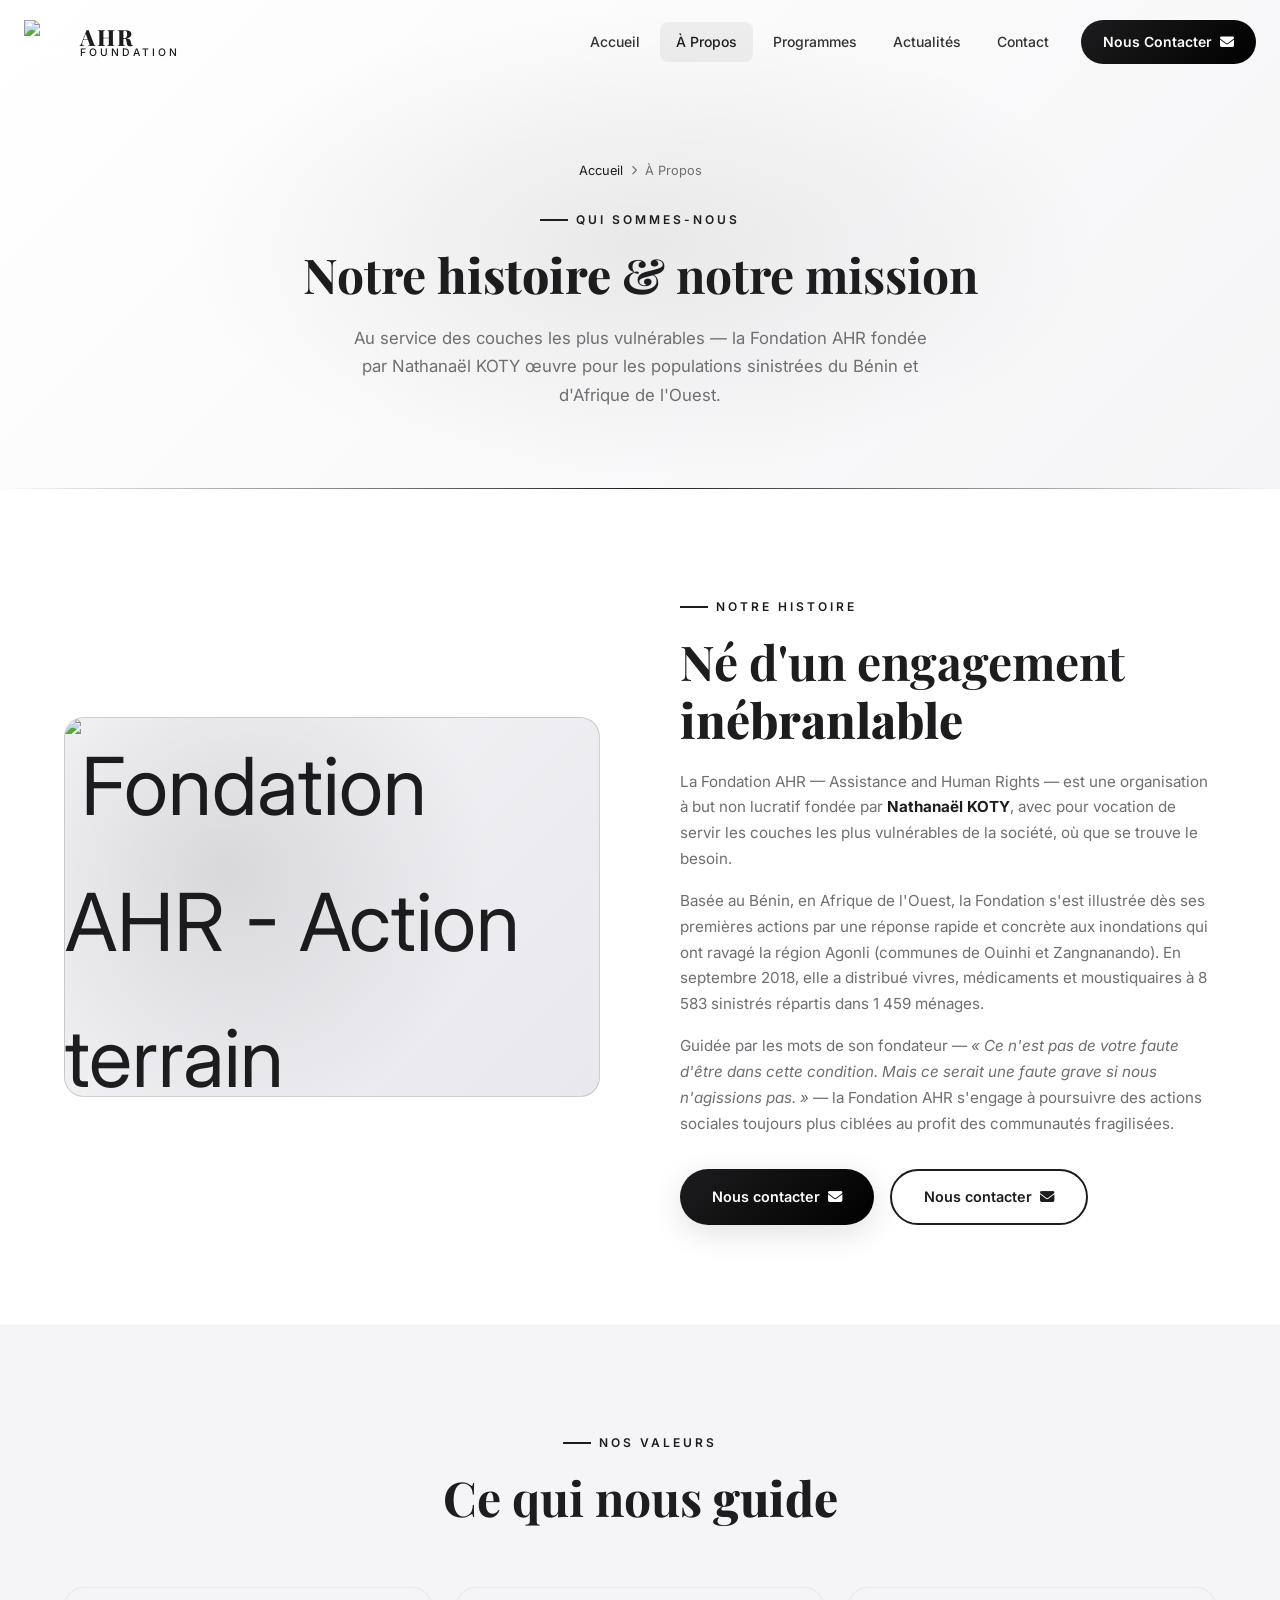
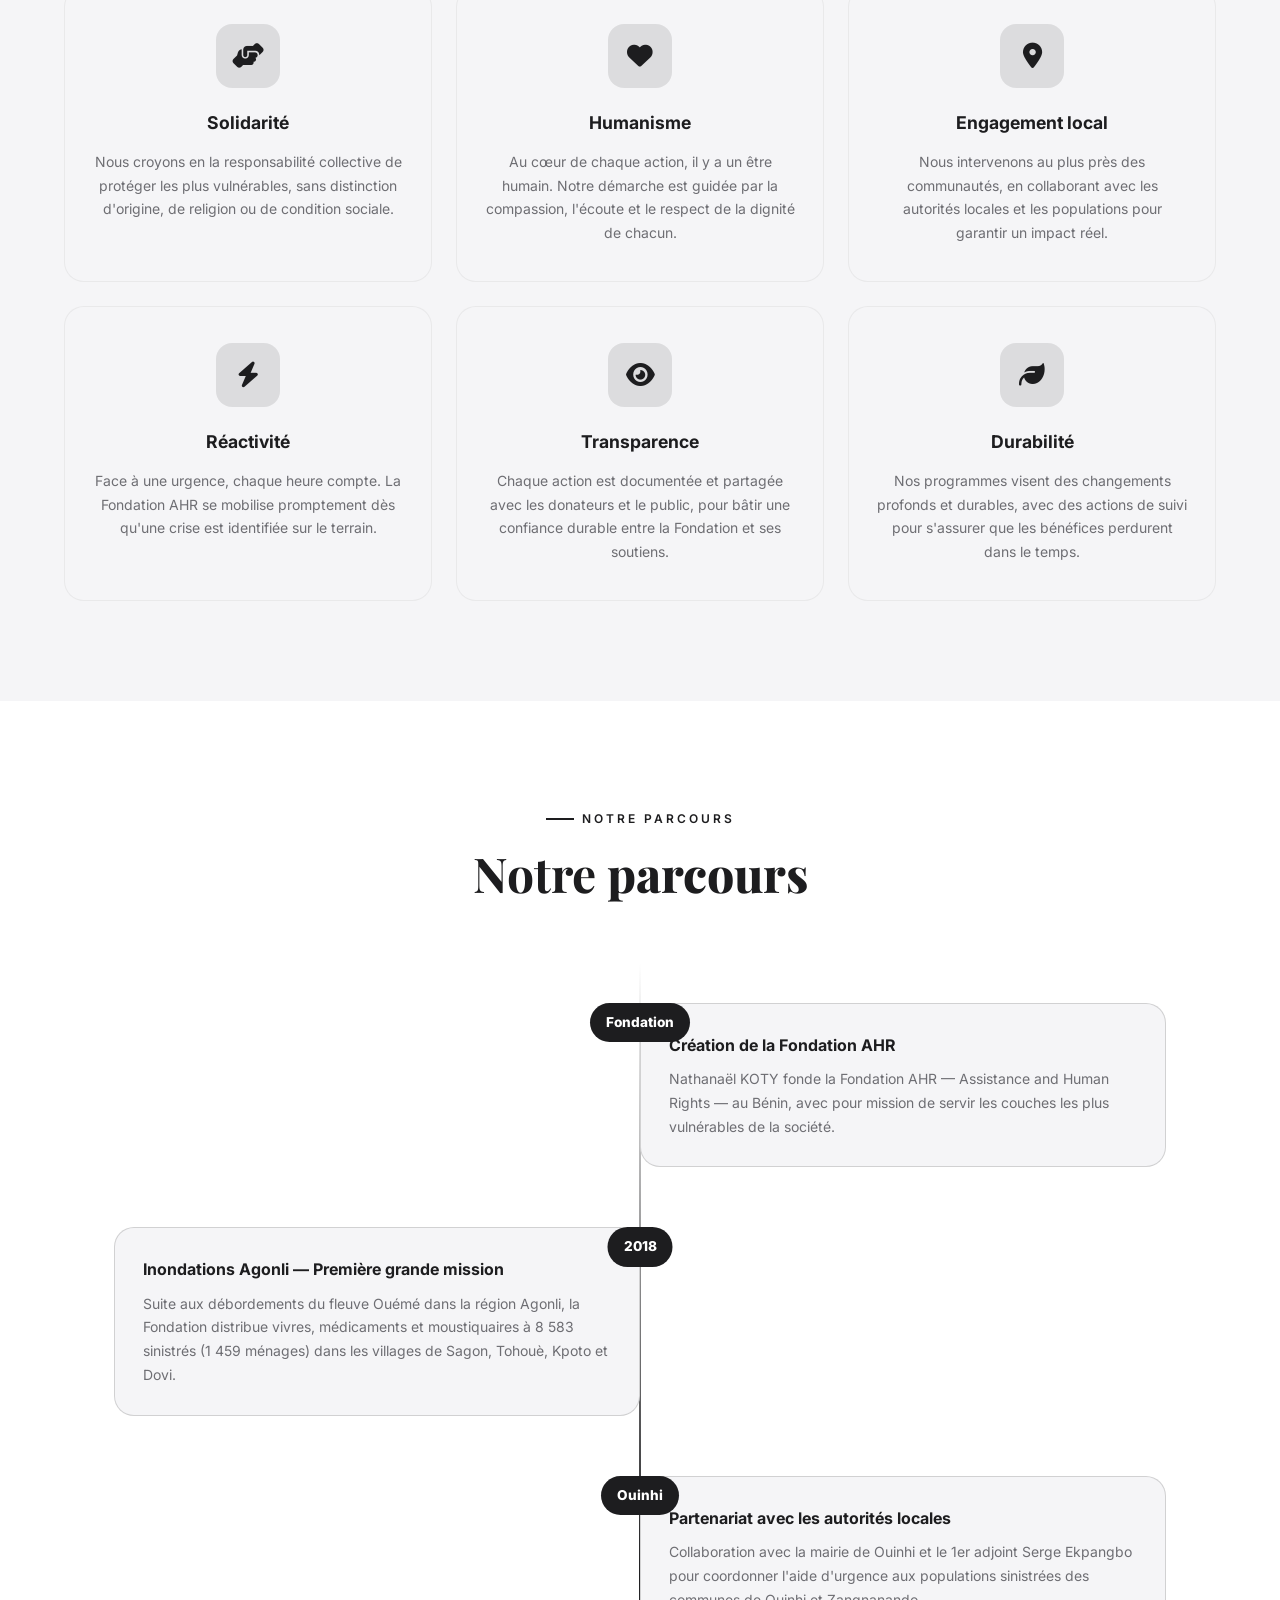
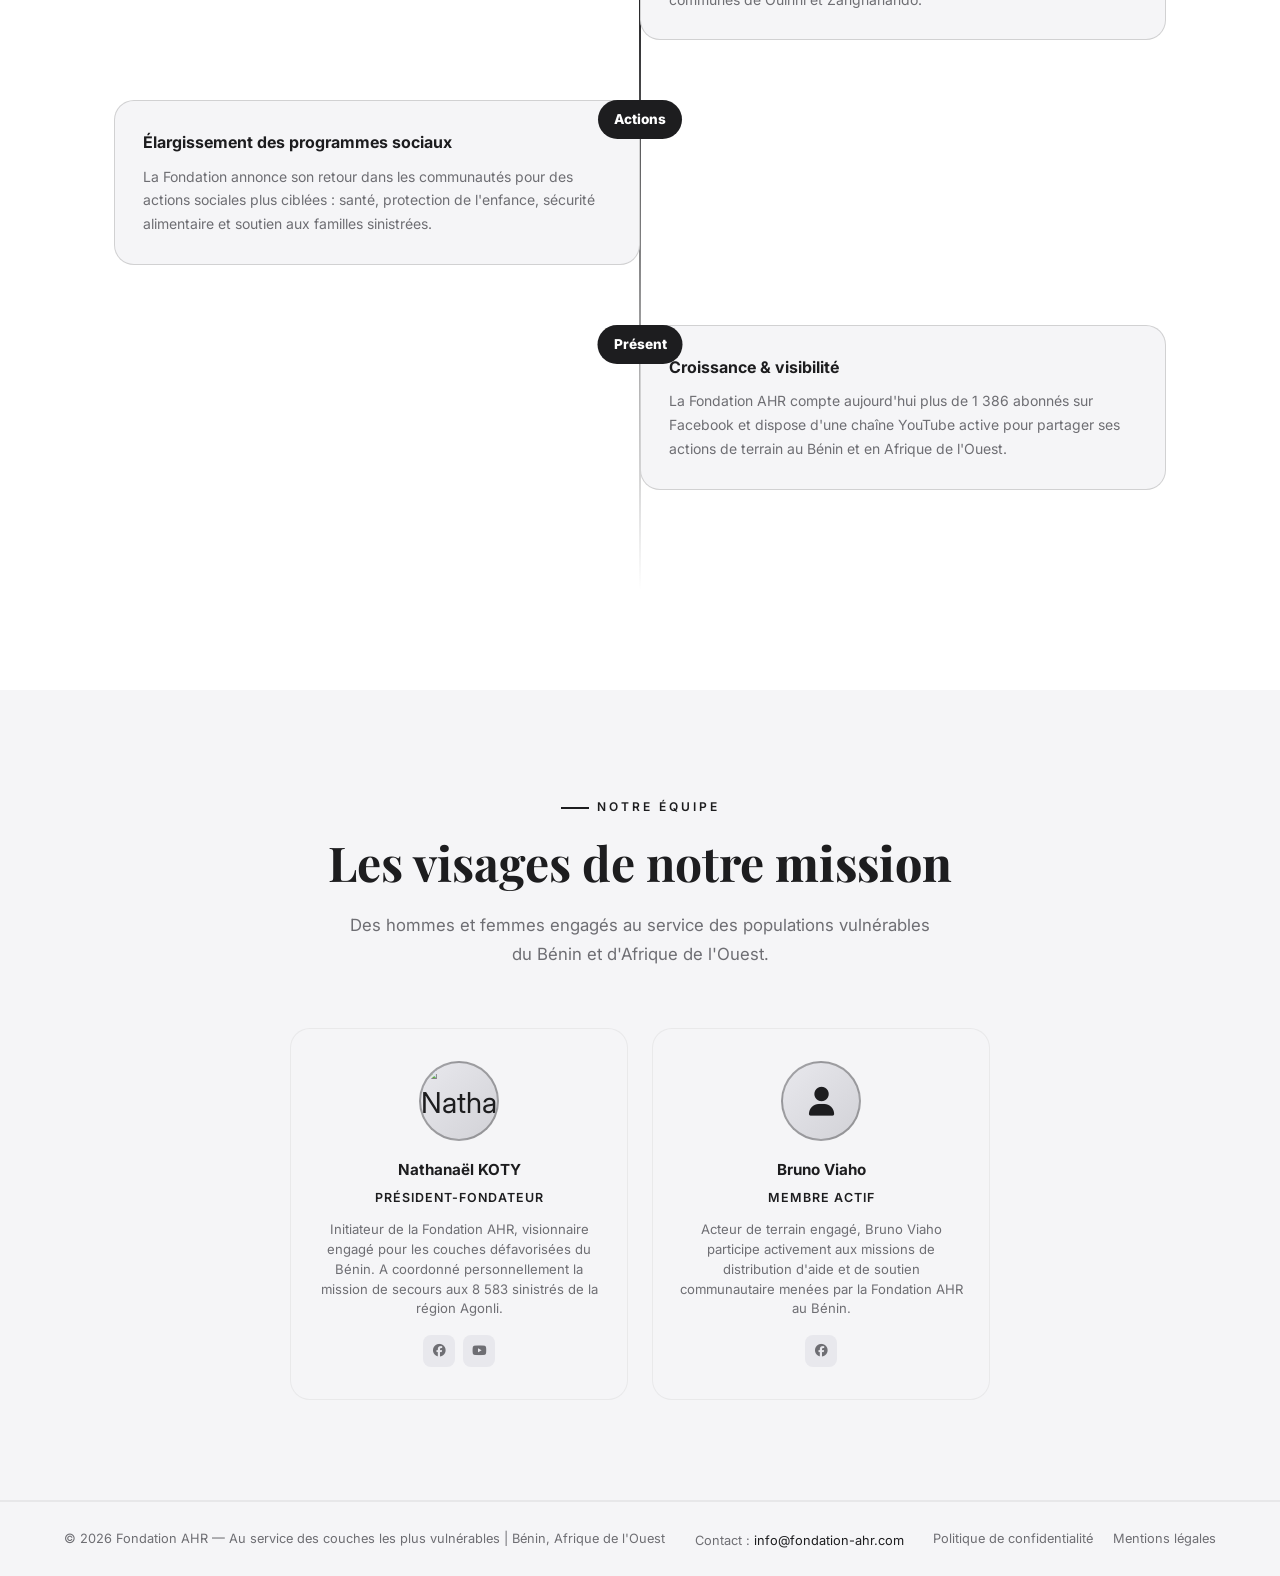
==== pages/about.html @ 8061a59f "Initial commit - Fondation AHR website" ====
﻿<!DOCTYPE html>
<html lang="fr">
<head>
  <meta charset="UTF-8"/>
  <meta name="viewport" content="width=device-width, initial-scale=1.0"/>
  <title>À Propos — Fondation AHR</title>
  <meta name="description" content="Découvrez la mission, l'histoire et l'équipe de la Fondation AHR — Assistance and Human Rights Foundation."/>
  <link rel="stylesheet" href="../css/style.css"/>
  <link rel="stylesheet" href="../css/animations.css"/>
  <link href="https://fonts.googleapis.com/css2?family=Playfair+Display:wght@400;600;700;800&family=Inter:wght@300;400;500;600&display=swap" rel="stylesheet"/>
  <link rel="stylesheet" href="https://cdnjs.cloudflare.com/ajax/libs/font-awesome/6.5.0/css/all.min.css"/>
  <style>
    .timeline { position: relative; padding: 40px 0; }
    .timeline::before {
      content: '';
      position: absolute;
      left: 50%;
      top: 0; bottom: 0;
      width: 2px;
      background: linear-gradient(to bottom, transparent, var(--gold), transparent);
      transform: translateX(-50%);
    }
    .timeline-item {
      display: flex;
      align-items: flex-start;
      margin-bottom: 60px;
      position: relative;
    }
    .timeline-item:nth-child(odd) { flex-direction: row-reverse; }
    .timeline-content {
      width: calc(50% - 50px);
      background: var(--dark-2);
      border: 1px solid rgba(0,0,0,0.15);
      border-radius: var(--radius-lg);
      padding: 28px;
    }
    .timeline-item:nth-child(odd) .timeline-content { margin-right: 50px; }
    .timeline-item:nth-child(even) .timeline-content { margin-left: 50px; }
    .timeline-year {
      position: absolute;
      left: 50%;
      transform: translateX(-50%);
      background: var(--gold);
      color: var(--black);
      font-weight: 800;
      font-size: 0.85rem;
      padding: 8px 16px;
      border-radius: 50px;
      white-space: nowrap;
    }
    .timeline-content h4 { color: var(--white); font-size: 1rem; font-weight: 700; margin-bottom: 8px; }
    .timeline-content p { color: var(--text-muted); font-size: 0.875rem; }

    .team-grid { display: grid; grid-template-columns: repeat(4, 1fr); gap: 24px; }
    .team-card {
      background: var(--dark-2);
      border: 1px solid rgba(0,0,0,0.05);
      border-radius: var(--radius-lg);
      padding: 32px 24px;
      text-align: center;
      transition: var(--transition);
    }
    .team-card:hover { border-color: rgba(0,0,0,0.2); transform: translateY(-4px); }
    .team-avatar {
      width: 80px; height: 80px;
      background: linear-gradient(135deg, var(--dark-3), var(--dark-4));
      border: 2px solid rgba(0,0,0,0.3);
      border-radius: 50%;
      display: flex;
      align-items: center;
      justify-content: center;
      margin: 0 auto 16px;
      font-size: 1.8rem;
      color: var(--gold);
    }
    .team-card h4 { color: var(--white); font-size: 0.95rem; font-weight: 700; margin-bottom: 4px; }
    .team-card .role { color: var(--gold); font-size: 0.78rem; font-weight: 600; text-transform: uppercase; letter-spacing: 1px; margin-bottom: 12px; }
    .team-card p { color: var(--text-muted); font-size: 0.82rem; line-height: 1.5; }
    .team-socials { display: flex; justify-content: center; gap: 8px; margin-top: 16px; }
    .team-socials a {
      width: 32px; height: 32px;
      background: var(--dark-3);
      border-radius: 8px;
      display: flex;
      align-items: center;
      justify-content: center;
      color: var(--text-muted);
      font-size: 0.8rem;
      transition: var(--transition);
    }
    .team-socials a:hover { background: var(--gold); color: var(--black); }

    .values-grid { display: grid; grid-template-columns: repeat(3, 1fr); gap: 24px; }
    .value-card {
      background: var(--dark-2);
      border: 1px solid rgba(0,0,0,0.05);
      border-radius: var(--radius-lg);
      padding: 36px 28px;
      text-align: center;
      transition: var(--transition);
    }
    .value-card:hover { border-color: rgba(0,0,0,0.2); }
    .value-card-icon {
      width: 64px; height: 64px;
      background: rgba(0,0,0,0.1);
      border-radius: 16px;
      display: flex;
      align-items: center;
      justify-content: center;
      font-size: 1.6rem;
      color: var(--gold);
      margin: 0 auto 20px;
    }
    .value-card h3 { color: var(--white); font-size: 1.1rem; font-weight: 700; margin-bottom: 12px; }
    .value-card p { color: var(--text-muted); font-size: 0.875rem; line-height: 1.7; }

    @media (max-width: 768px) {
      .team-grid { grid-template-columns: repeat(2, 1fr); }
      .values-grid { grid-template-columns: 1fr; }
      .timeline::before { left: 20px; }
      .timeline-item, .timeline-item:nth-child(odd) { flex-direction: column; }
      .timeline-content,
      .timeline-item:nth-child(odd) .timeline-content,
      .timeline-item:nth-child(even) .timeline-content { width: 100%; margin: 0 0 0 50px; }
      .timeline-year { left: 20px; transform: none; }
    }
    @media (max-width: 480px) {
      .team-grid { grid-template-columns: 1fr; }
    }
  </style>
</head>
<body>

  <!-- NAVBAR -->
  <nav class="navbar scrolled" id="navbar">
    <div class="nav-container">
      <a href="../index.html" class="nav-logo">
        <span class="logo-icon" style="background:transparent; border:none;"><img src="https://res.cloudinary.com/dmwknarb2/image/upload/327393902_753303532380529_554003093604150796_n_wo1e9e.png" alt="Fondation AHR" style="width:44px; height:44px; object-fit:contain;"/></span>
        <div class="logo-text">
          <span class="logo-title">AHR</span>
          <span class="logo-sub">Foundation</span>
        </div>
      </a>
      <ul class="nav-menu" id="navMenu">
        <li><a href="../index.html" class="nav-link">Accueil</a></li>
        <li><a href="about.html" class="nav-link active">À Propos</a></li>
        <li><a href="../index.html#programs" class="nav-link">Programmes</a></li>
        <li><a href="blog.html" class="nav-link">Actualités</a></li>
        <li><a href="../index.html#contact" class="nav-link">Contact</a></li>
        <li><a href="../index.html#contact" class="nav-cta">Nous Contacter <i class="fas fa-envelope"></i></a></li>
      </ul>
      <button class="nav-toggle" id="navToggle"><span></span><span></span><span></span></button>
    </div>
  </nav>

  <!-- PAGE HERO -->
  <section class="page-hero">
    <div class="page-hero-bg"></div>
    <div class="container page-hero-content">
      <div class="breadcrumb">
        <a href="../index.html">Accueil</a>
        <i class="fas fa-chevron-right"></i>
        <span>À Propos</span>
      </div>
      <div class="section-label">Qui sommes-nous</div>
      <h1 class="section-title">Notre <span class="gold-text">histoire</span> &amp; notre mission</h1>
      <p class="section-desc">Au service des couches les plus vulnérables — la Fondation AHR fondée par Nathanaël KOTY œuvre pour les populations sinistrées du Bénin et d'Afrique de l'Ouest.</p>
    </div>
  </section>

  <!-- STORY -->
  <section class="section" style="background: var(--dark);">
    <div class="container">
      <div class="mission-grid">
        <div class="reveal-left">
          <div class="mission-img-placeholder" style="height:380px; padding:0; overflow:hidden;">
            <img src="https://res.cloudinary.com/dmwknarb2/image/upload/f_png/503421741_2629311194074708_2516400420422654291_n_i7kefr.jpg" alt="Fondation AHR - Action terrain" style="width:100%; height:100%; object-fit:cover;"/>
          </div>
        </div>
        <div class="reveal-right">
          <div class="section-label">Notre Histoire</div>
          <h2 class="section-title">Né d'un engagement <span class="gold-text">inébranlable</span></h2>
          <p class="mission-text">
            La Fondation AHR — Assistance and Human Rights — est une organisation à but non lucratif fondée par <strong style="color:var(--gold)">Nathanaël KOTY</strong>, avec pour vocation de servir les couches les plus vulnérables de la société, où que se trouve le besoin.
          </p>
          <p class="mission-text">
            Basée au Bénin, en Afrique de l'Ouest, la Fondation s'est illustrée dès ses premières actions par une réponse rapide et concrète aux inondations qui ont ravagé la région Agonli (communes de Ouinhi et Zangnanando). En septembre 2018, elle a distribué vivres, médicaments et moustiquaires à 8 583 sinistrés répartis dans 1 459 ménages.
          </p>
          <p class="mission-text">
            Guidée par les mots de son fondateur — <em>« Ce n'est pas de votre faute d'être dans cette condition. Mais ce serait une faute grave si nous n'agissions pas. »</em> — la Fondation AHR s'engage à poursuivre des actions sociales toujours plus ciblées au profit des communautés fragilisées.
          </p>
          <div style="display:flex; gap:16px; flex-wrap:wrap; margin-top:32px;">
            <a href="../index.html#contact" class="btn btn-gold">Nous contacter <i class="fas fa-envelope"></i></a>
            <a href="../index.html#contact" class="btn btn-gold-outline">Nous contacter <i class="fas fa-envelope"></i></a>
          </div>
        </div>
      </div>
    </div>
  </section>

  <!-- VALUES -->
  <section class="section" style="background: var(--dark-2);">
    <div class="container">
      <div class="section-header reveal">
        <div class="section-label">Nos Valeurs</div>
        <h2 class="section-title">Ce qui nous <span class="gold-text">guide</span></h2>
      </div>
      <div class="values-grid">
        <div class="value-card reveal" data-delay="0">
          <div class="value-card-icon"><i class="fas fa-hands-helping"></i></div>
          <h3>Solidarité</h3>
          <p>Nous croyons en la responsabilité collective de protéger les plus vulnérables, sans distinction d'origine, de religion ou de condition sociale.</p>
        </div>
        <div class="value-card reveal" data-delay="100">
          <div class="value-card-icon"><i class="fas fa-heart"></i></div>
          <h3>Humanisme</h3>
          <p>Au cœur de chaque action, il y a un être humain. Notre démarche est guidée par la compassion, l'écoute et le respect de la dignité de chacun.</p>
        </div>
        <div class="value-card reveal" data-delay="200">
          <div class="value-card-icon"><i class="fas fa-map-marker-alt"></i></div>
          <h3>Engagement local</h3>
          <p>Nous intervenons au plus près des communautés, en collaborant avec les autorités locales et les populations pour garantir un impact réel.</p>
        </div>
        <div class="value-card reveal" data-delay="300">
          <div class="value-card-icon"><i class="fas fa-bolt"></i></div>
          <h3>Réactivité</h3>
          <p>Face à une urgence, chaque heure compte. La Fondation AHR se mobilise promptement dès qu'une crise est identifiée sur le terrain.</p>
        </div>
        <div class="value-card reveal" data-delay="400">
          <div class="value-card-icon"><i class="fas fa-eye"></i></div>
          <h3>Transparence</h3>
          <p>Chaque action est documentée et partagée avec les donateurs et le public, pour bâtir une confiance durable entre la Fondation et ses soutiens.</p>
        </div>
        <div class="value-card reveal" data-delay="500">
          <div class="value-card-icon"><i class="fas fa-leaf"></i></div>
          <h3>Durabilité</h3>
          <p>Nos programmes visent des changements profonds et durables, avec des actions de suivi pour s'assurer que les bénéfices perdurent dans le temps.</p>
        </div>
      </div>
    </div>
  </section>

  <!-- TIMELINE -->
  <section class="section" style="background: var(--dark);">
    <div class="container">
      <div class="section-header reveal">
        <div class="section-label">Notre Parcours</div>
        <h2 class="section-title">Notre <span class="gold-text">parcours</span></h2>
      </div>
      <div class="timeline">
        <div class="timeline-item reveal">
          <div class="timeline-year">Fondation</div>
          <div class="timeline-content">
            <h4>Création de la Fondation AHR</h4>
            <p>Nathanaël KOTY fonde la Fondation AHR — Assistance and Human Rights — au Bénin, avec pour mission de servir les couches les plus vulnérables de la société.</p>
          </div>
        </div>
        <div class="timeline-item reveal">
          <div class="timeline-year">2018</div>
          <div class="timeline-content">
            <h4>Inondations Agonli — Première grande mission</h4>
            <p>Suite aux débordements du fleuve Ouémé dans la région Agonli, la Fondation distribue vivres, médicaments et moustiquaires à 8 583 sinistrés (1 459 ménages) dans les villages de Sagon, Tohouè, Kpoto et Dovi.</p>
          </div>
        </div>
        <div class="timeline-item reveal">
          <div class="timeline-year">Ouinhi</div>
          <div class="timeline-content">
            <h4>Partenariat avec les autorités locales</h4>
            <p>Collaboration avec la mairie de Ouinhi et le 1er adjoint Serge Ekpangbo pour coordonner l'aide d'urgence aux populations sinistrées des communes de Ouinhi et Zangnanando.</p>
          </div>
        </div>
        <div class="timeline-item reveal">
          <div class="timeline-year">Actions</div>
          <div class="timeline-content">
            <h4>Élargissement des programmes sociaux</h4>
            <p>La Fondation annonce son retour dans les communautés pour des actions sociales plus ciblées : santé, protection de l'enfance, sécurité alimentaire et soutien aux familles sinistrées.</p>
          </div>
        </div>
        <div class="timeline-item reveal">
          <div class="timeline-year">Présent</div>
          <div class="timeline-content">
            <h4>Croissance & visibilité</h4>
            <p>La Fondation AHR compte aujourd'hui plus de 1 386 abonnés sur Facebook et dispose d'une chaîne YouTube active pour partager ses actions de terrain au Bénin et en Afrique de l'Ouest.</p>
          </div>
        </div>
      </div>
    </div>
  </section>

  <!-- TEAM -->
  <section class="section" style="background: var(--dark-2);">
    <div class="container">
      <div class="section-header reveal">
        <div class="section-label">Notre Équipe</div>
        <h2 class="section-title">Les visages de notre <span class="gold-text">mission</span></h2>
        <p class="section-desc">Des hommes et femmes engagés au service des populations vulnérables du Bénin et d'Afrique de l'Ouest.</p>
      </div>
      <div class="team-grid" style="grid-template-columns: repeat(2,1fr); max-width:700px; margin: 0 auto;">
        <div class="team-card reveal" data-delay="0">
          <div class="team-avatar" style="padding:0; overflow:hidden;">
            <img src="https://res.cloudinary.com/dmwknarb2/image/upload/f_png/39883604_757615394577640_3568431611756150784_n_gj33wk.jpg" alt="Nathanaël KOTY" style="width:100%; height:100%; object-fit:cover; border-radius:50%;"/>
          </div>
          <h4>Nathanaël KOTY</h4>
          <div class="role">Président-Fondateur</div>
          <p>Initiateur de la Fondation AHR, visionnaire engagé pour les couches défavorisées du Bénin. A coordonné personnellement la mission de secours aux 8 583 sinistrés de la région Agonli.</p>
          <div class="team-socials">
            <a href="https://www.facebook.com/ahrfondation" target="_blank"><i class="fab fa-facebook"></i></a>
            <a href="https://www.youtube.com" target="_blank"><i class="fab fa-youtube"></i></a>
          </div>
        </div>
        <div class="team-card reveal" data-delay="100">
          <div class="team-avatar"><i class="fas fa-user"></i></div>
          <h4>Bruno Viaho</h4>
          <div class="role">Membre actif</div>
          <p>Acteur de terrain engagé, Bruno Viaho participe activement aux missions de distribution d'aide et de soutien communautaire menées par la Fondation AHR au Bénin.</p>
          <div class="team-socials">
            <a href="https://www.facebook.com/ahrfondation" target="_blank"><i class="fab fa-facebook"></i></a>
          </div>
        </div>
      </div>
    </div>
  </section>

  <!-- FOOTER -->
  <footer class="footer">
    <div class="footer-bottom">
      <div class="container">
        <p>© 2026 Fondation AHR — Au service des couches les plus vulnérables | Bénin, Afrique de l'Ouest</p>
        <p style="font-size:0.8rem; color:var(--text-muted); margin-top:4px;">Contact : <a href="mailto:info@fondation-ahr.com" style="color:var(--gold);">info@fondation-ahr.com</a></p>
        <div class="footer-legal">
          <a href="#">Politique de confidentialité</a>
          <a href="#">Mentions légales</a>
        </div>
      </div>
    </div>
  </footer>

  <button class="back-to-top" id="backToTop"><i class="fas fa-chevron-up"></i></button>
  <div class="toast" id="toast"></div>
  <script src="../js/main.js"></script>
</body>
</html>
---- css/style.css ----
﻿/* ══════════════════════════════════════════════════════════
   FONDATION AHR — Premium Stylesheet
   Design: Élégant & Professionnel (Or, Noir, Blanc)
══════════════════════════════════════════════════════════ */

/* ── CSS VARIABLES ── */
:root {
  --gold: #1D1D1F;
  --gold-light: #424245;
  --gold-dark: #000000;
  --black: #FFFFFF;
  --dark: #FFFFFF;
  --dark-2: #F5F5F7;
  --dark-3: #E8E8ED;
  --dark-4: #D2D2D7;
  --white: #1D1D1F;
  --off-white: #F5F5F7;
  --gray: #6E6E73;
  --gray-light: #D2D2D7;
  --text: #1D1D1F;
  --text-muted: #6E6E73;
  --font-serif: 'Playfair Display', Georgia, serif;
  --font-sans: 'Inter', system-ui, sans-serif;
  --radius: 12px;
  --radius-lg: 20px;
  --shadow: 0 4px 24px rgba(0,0,0,0.08);
  --shadow-gold: 0 8px 32px rgba(0,0,0,0.12);
  --transition: all 0.35s cubic-bezier(0.4,0,0.2,1);
  --section-pad: 100px 0;
}

/* ── RESET & BASE ── */
*, *::before, *::after { box-sizing: border-box; margin: 0; padding: 0; }

html { scroll-behavior: smooth; font-size: 16px; }

body {
  font-family: var(--font-sans);
  background: var(--dark);
  color: var(--text);
  line-height: 1.7;
  overflow-x: hidden;
}

::selection { background: var(--gold); color: var(--black); }

a { text-decoration: none; color: inherit; transition: var(--transition); }
ul { list-style: none; }
img { max-width: 100%; display: block; }

/* ── SCROLLBAR ── */
::-webkit-scrollbar { width: 6px; }
::-webkit-scrollbar-track { background: var(--dark); }
::-webkit-scrollbar-thumb { background: var(--gold); border-radius: 3px; }

/* ── UTILITY CLASSES ── */
.container { max-width: 1200px; margin: 0 auto; padding: 0 24px; }
.section { padding: var(--section-pad); }
.text-center { text-align: center; }
.gold-text { color: var(--gold); }
.white { color: var(--white); }

/* ── SECTION LABELS & TITLES ── */
.section-label {
  display: inline-flex;
  align-items: center;
  gap: 8px;
  font-family: var(--font-sans);
  font-size: 0.75rem;
  font-weight: 600;
  letter-spacing: 3px;
  text-transform: uppercase;
  color: var(--gold);
  margin-bottom: 16px;
}
.section-label.light { color: var(--gold-light); }
.section-label::before {
  content: '';
  display: inline-block;
  width: 28px;
  height: 2px;
  background: var(--gold);
}

.section-title {
  font-family: var(--font-serif);
  font-size: clamp(2rem, 4vw, 3rem);
  font-weight: 700;
  line-height: 1.2;
  color: var(--white);
  margin-bottom: 20px;
}
.section-title.white { color: var(--white); }

.section-desc {
  color: var(--text-muted);
  font-size: 1.05rem;
  max-width: 600px;
  margin: 0 auto;
}

.section-header { text-align: center; margin-bottom: 60px; }

/* ── BUTTONS ── */
.btn {
  display: inline-flex;
  align-items: center;
  gap: 8px;
  padding: 14px 32px;
  border-radius: 50px;
  font-family: var(--font-sans);
  font-size: 0.9rem;
  font-weight: 600;
  cursor: pointer;
  border: none;
  transition: var(--transition);
  white-space: nowrap;
}

.btn-gold {
  background: linear-gradient(135deg, var(--gold) 0%, var(--gold-dark) 100%);
  color: var(--black);
  box-shadow: var(--shadow-gold);
}
.btn-gold:hover {
  background: linear-gradient(135deg, var(--gold-light) 0%, var(--gold) 100%);
  transform: translateY(-2px);
  box-shadow: 0 8px 24px rgba(0,0,0,0.14);
  color: var(--black);
}

.btn-outline-white {
  background: transparent;
  color: var(--white);
  border: 2px solid rgba(0,0,0,0.4);
}
.btn-outline-white:hover {
  background: rgba(0,0,0,0.1);
  border-color: var(--white);
  transform: translateY(-2px);
}

.btn-gold-outline {
  background: transparent;
  color: var(--gold);
  border: 2px solid var(--gold);
}
.btn-gold-outline:hover {
  background: var(--gold);
  color: var(--black);
  transform: translateY(-2px);
  box-shadow: var(--shadow-gold);
}

.btn-full { width: 100%; justify-content: center; }
.btn-lg { padding: 18px 48px; font-size: 1rem; }

/* ══════════════════════════════════════════
   NAVBAR
══════════════════════════════════════════ */
.navbar {
  position: fixed;
  top: 0; left: 0; right: 0;
  z-index: 1000;
  padding: 20px 0;
  transition: var(--transition);
}

.navbar.scrolled {
  background: rgba(255,255,255,0.92);
  backdrop-filter: blur(20px);
  -webkit-backdrop-filter: blur(20px);
  padding: 12px 0;
  border-bottom: 1px solid rgba(0,0,0,0.15);
  box-shadow: 0 2px 20px rgba(0,0,0,0.08);
}

.nav-container {
  max-width: 1280px;
  margin: 0 auto;
  padding: 0 24px;
  display: flex;
  align-items: center;
  justify-content: space-between;
}

.nav-logo {
  display: flex;
  align-items: center;
  gap: 12px;
}

.logo-icon {
  width: 44px;
  height: 44px;
  background: linear-gradient(135deg, var(--gold), var(--gold-dark));
  border-radius: 10px;
  display: flex;
  align-items: center;
  justify-content: center;
  font-size: 1.1rem;
  color: var(--black);
  flex-shrink: 0;
}

.logo-text { display: flex; flex-direction: column; line-height: 1; }
.logo-title {
  font-family: var(--font-serif);
  font-size: 1.4rem;
  font-weight: 800;
  color: var(--white);
  letter-spacing: 2px;
}
.logo-sub {
  font-size: 0.65rem;
  color: var(--gold);
  letter-spacing: 3px;
  text-transform: uppercase;
  font-weight: 500;
}

.nav-menu {
  display: flex;
  align-items: center;
  gap: 4px;
}

.nav-link {
  padding: 8px 16px;
  font-size: 0.875rem;
  font-weight: 500;
  color: rgba(0,0,0,0.8);
  border-radius: 8px;
  transition: var(--transition);
  display: flex;
  align-items: center;
  gap: 4px;
}
.nav-link:hover, .nav-link.active {
  color: var(--white);
  background: rgba(0,0,0,0.05);
}

.nav-dropdown { position: relative; }
.dropdown-menu {
  position: absolute;
  top: calc(100% + 8px);
  left: 0;
  min-width: 200px;
  background: var(--dark-2);
  border: 1px solid rgba(0,0,0,0.2);
  border-radius: var(--radius);
  padding: 8px;
  opacity: 0;
  visibility: hidden;
  transform: translateY(-10px);
  transition: var(--transition);
  box-shadow: var(--shadow);
}
.nav-dropdown:hover .dropdown-menu {
  opacity: 1;
  visibility: visible;
  transform: translateY(0);
}
.dropdown-menu a {
  display: block;
  padding: 10px 14px;
  font-size: 0.85rem;
  color: var(--text-muted);
  border-radius: 6px;
  transition: var(--transition);
}
.dropdown-menu a:hover { color: var(--gold); background: rgba(0,0,0,0.08); }

.nav-cta {
  display: inline-flex;
  align-items: center;
  gap: 8px;
  padding: 10px 22px;
  background: linear-gradient(135deg, var(--gold), var(--gold-dark));
  color: var(--black) !important;
  border-radius: 50px;
  font-size: 0.875rem;
  font-weight: 600;
  margin-left: 12px;
  transition: var(--transition);
}
.nav-cta:hover {
  transform: translateY(-2px);
  box-shadow: var(--shadow-gold);
  background: linear-gradient(135deg, var(--gold-light), var(--gold));
  color: var(--black);
}

.nav-toggle {
  display: none;
  flex-direction: column;
  gap: 5px;
  padding: 8px;
  background: none;
  border: none;
  cursor: pointer;
}
.nav-toggle span {
  display: block;
  width: 24px;
  height: 2px;
  background: var(--text);
  border-radius: 2px;
  transition: var(--transition);
}

/* ══════════════════════════════════════════
   HERO SECTION
══════════════════════════════════════════ */
.hero {
  position: relative;
  min-height: 100vh;
  display: flex;
  align-items: center;
  overflow: hidden;
}

.hero-bg {
  position: absolute;
  inset: 0;
  background: 
    radial-gradient(ellipse 80% 60% at 20% 50%, rgba(0,0,0,0.08) 0%, transparent 60%),
    radial-gradient(ellipse 60% 80% at 80% 30%, rgba(0,0,0,0.05) 0%, transparent 50%),
    linear-gradient(135deg, var(--dark) 0%, var(--dark-2) 50%, var(--black) 100%);
}

.hero-overlay {
  position: absolute;
  inset: 0;
  background: url("data:image/svg+xml,%3Csvg width='60' height='60' viewBox='0 0 60 60' xmlns='http://www.w3.org/2000/svg'%3E%3Cg fill='none' fill-rule='evenodd'%3E%3Cg fill='%231D1D1F' fill-opacity='0.025'%3E%3Cpath d='M36 34v-4h-2v4h-4v2h4v4h2v-4h4v-2h-4zm0-30V0h-2v4h-4v2h4v4h2V6h4V4h-4zM6 34v-4H4v4H0v2h4v4h2v-4h4v-2H6zM6 4V0H4v4H0v2h4v4h2V6h4V4H6z'/%3E%3C/g%3E%3C/g%3E%3C/svg%3E");
}

.hero-particles {
  position: absolute;
  inset: 0;
  pointer-events: none;
}

.particle {
  position: absolute;
  border-radius: 50%;
  background: var(--gold);
  opacity: 0;
  animation: floatParticle var(--duration, 8s) ease-in-out infinite;
  animation-delay: var(--delay, 0s);
}

@keyframes floatParticle {
  0% { opacity: 0; transform: translateY(100px) scale(0); }
  20% { opacity: 0.6; }
  80% { opacity: 0.3; }
  100% { opacity: 0; transform: translateY(-200px) scale(1); }
}

.hero-content {
  position: relative;
  z-index: 2;
  max-width: 1200px;
  margin: 0 auto;
  padding: 120px 24px 80px;
  max-width: 800px;
  margin-left: auto;
  margin-right: auto;
  text-align: center;
}

.hero-badge {
  display: inline-flex;
  align-items: center;
  gap: 10px;
  padding: 8px 20px;
  background: rgba(0,0,0,0.1);
  border: 1px solid rgba(0,0,0,0.3);
  border-radius: 50px;
  font-size: 0.8rem;
  font-weight: 500;
  color: var(--gold);
  letter-spacing: 1px;
  text-transform: uppercase;
  margin-bottom: 32px;
}
.badge-dot {
  width: 8px; height: 8px;
  background: var(--gold);
  border-radius: 50%;
  animation: pulseDot 2s ease-in-out infinite;
}
@keyframes pulseDot {
  0%, 100% { opacity: 1; transform: scale(1); }
  50% { opacity: 0.5; transform: scale(1.4); }
}

.hero-title {
  font-family: var(--font-serif);
  font-size: clamp(3rem, 7vw, 5.5rem);
  font-weight: 800;
  line-height: 1.1;
  color: var(--white);
  margin-bottom: 24px;
  letter-spacing: -1px;
}

.hero-subtitle {
  font-size: clamp(1rem, 2vw, 1.2rem);
  color: rgba(0,0,0,0.65);
  max-width: 600px;
  margin: 0 auto 40px;
  line-height: 1.8;
}

.hero-actions {
  display: flex;
  align-items: center;
  justify-content: center;
  gap: 16px;
  flex-wrap: wrap;
  margin-bottom: 72px;
}

.hero-stats {
  display: flex;
  align-items: center;
  justify-content: center;
  gap: 0;
  background: rgba(0,0,0,0.04);
  border: 1px solid rgba(0,0,0,0.08);
  border-radius: var(--radius-lg);
  padding: 24px 32px;
  backdrop-filter: blur(10px);
  flex-wrap: wrap;
}
.stat-item {
  padding: 0 32px;
  text-align: center;
}
.stat-number {
  font-family: var(--font-serif);
  font-size: 2.2rem;
  font-weight: 800;
  color: var(--gold);
}
.stat-suffix { font-size: 1.2rem; color: var(--gold); font-weight: 700; }
.stat-label {
  display: block;
  font-size: 0.75rem;
  color: var(--text-muted);
  text-transform: uppercase;
  letter-spacing: 1px;
  margin-top: 4px;
}
.stat-divider {
  width: 1px;
  height: 40px;
  background: rgba(0,0,0,0.12);
}

.hero-scroll {
  position: absolute;
  bottom: 40px;
  left: 50%;
  transform: translateX(-50%);
  display: flex;
  flex-direction: column;
  align-items: center;
  gap: 8px;
  font-size: 0.7rem;
  color: var(--text-muted);
  letter-spacing: 2px;
  text-transform: uppercase;
}
.scroll-line {
  width: 1px;
  height: 40px;
  background: linear-gradient(to bottom, var(--gold), transparent);
  animation: scrollPulse 2s ease-in-out infinite;
}
@keyframes scrollPulse {
  0%,100% { opacity: 1; transform: scaleY(1); }
  50% { opacity: 0.4; transform: scaleY(0.6); }
}

/* ══════════════════════════════════════════
   MARQUEE BAR
══════════════════════════════════════════ */
.marquee-bar {
  background: linear-gradient(135deg, var(--gold-dark), var(--gold), var(--gold-dark));
  padding: 14px 0;
  overflow: hidden;
}
.marquee-track {
  display: flex;
  gap: 40px;
  animation: marqueeRoll 25s linear infinite;
  white-space: nowrap;
}
.marquee-track span {
  font-size: 0.8rem;
  font-weight: 700;
  color: var(--black);
  letter-spacing: 2px;
  text-transform: uppercase;
  flex-shrink: 0;
}
.marquee-sep { color: var(--dark) !important; }
@keyframes marqueeRoll {
  from { transform: translateX(0); }
  to { transform: translateX(-50%); }
}

/* ══════════════════════════════════════════
   MISSION SECTION
══════════════════════════════════════════ */
.mission-section { background: var(--dark); }

.mission-grid {
  display: grid;
  grid-template-columns: 1fr 1fr;
  gap: 80px;
  align-items: center;
}

.mission-img-wrapper {
  position: relative;
  margin-bottom: 24px;
}

.mission-img-placeholder {
  width: 100%;
  height: 420px;
  background: linear-gradient(135deg, var(--dark-2) 0%, var(--dark-3) 100%);
  border-radius: var(--radius-lg);
  display: flex;
  align-items: center;
  justify-content: center;
  font-size: 5rem;
  color: var(--gold);
  border: 1px solid rgba(0,0,0,0.15);
  position: relative;
  overflow: hidden;
}
.mission-img-placeholder::before {
  content: '';
  position: absolute;
  inset: 0;
  background: radial-gradient(circle at 30% 40%, rgba(0,0,0,0.1) 0%, transparent 60%);
}

.mission-badge-float {
  position: absolute;
  bottom: 20px;
  right: -20px;
  background: linear-gradient(135deg, var(--gold), var(--gold-dark));
  color: var(--black);
  border-radius: var(--radius);
  padding: 14px 20px;
  display: flex;
  align-items: center;
  gap: 10px;
  font-size: 0.85rem;
  font-weight: 700;
  box-shadow: var(--shadow-gold);
}

.mission-quote {
  background: var(--dark-2);
  border-left: 3px solid var(--gold);
  border-radius: 0 var(--radius) var(--radius) 0;
  padding: 24px;
}
.mission-quote i { color: var(--gold); font-size: 1.2rem; margin-bottom: 10px; display: block; }
.mission-quote p { color: var(--text-muted); font-style: italic; font-size: 0.9rem; margin-bottom: 8px; }
.mission-quote cite { font-size: 0.8rem; color: var(--gold); font-style: normal; font-weight: 600; }

.mission-text { color: var(--text-muted); margin-bottom: 16px; font-size: 0.95rem; }

.mission-values { display: flex; flex-direction: column; gap: 20px; margin: 32px 0; }
.value-item {
  display: flex;
  align-items: flex-start;
  gap: 16px;
}
.value-icon {
  width: 44px;
  height: 44px;
  background: rgba(0,0,0,0.1);
  border: 1px solid rgba(0,0,0,0.2);
  border-radius: 10px;
  display: flex;
  align-items: center;
  justify-content: center;
  color: var(--gold);
  flex-shrink: 0;
}
.value-item h4 { color: var(--white); font-size: 0.9rem; font-weight: 600; margin-bottom: 4px; }
.value-item p { color: var(--text-muted); font-size: 0.85rem; }

/* ══════════════════════════════════════════
   PROGRAMS SECTION
══════════════════════════════════════════ */
.programs-section {
  background: var(--dark-2);
  position: relative;
}
.programs-bg-deco {
  position: absolute;
  top: 0; left: 0; right: 0;
  height: 1px;
  background: linear-gradient(90deg, transparent, var(--gold), transparent);
}

.programs-grid {
  display: grid;
  grid-template-columns: repeat(3, 1fr);
  gap: 24px;
}

.program-card {
  background: var(--dark-3);
  border: 1px solid rgba(0,0,0,0.05);
  border-radius: var(--radius-lg);
  padding: 36px 28px;
  position: relative;
  transition: var(--transition);
  overflow: hidden;
}
.program-card::before {
  content: '';
  position: absolute;
  top: 0; left: 0; right: 0;
  height: 2px;
  background: linear-gradient(90deg, var(--gold-dark), var(--gold));
  transform: scaleX(0);
  transform-origin: left;
  transition: var(--transition);
}
.program-card:hover {
  transform: translateY(-6px);
  border-color: rgba(0,0,0,0.2);
  box-shadow: 0 12px 30px rgba(0,0,0,0.08);
}
.program-card:hover::before { transform: scaleX(1); }

.program-icon {
  width: 60px; height: 60px;
  background: rgba(0,0,0,0.1);
  border: 1px solid rgba(0,0,0,0.2);
  border-radius: 14px;
  display: flex;
  align-items: center;
  justify-content: center;
  font-size: 1.4rem;
  color: var(--gold);
  margin-bottom: 20px;
  transition: var(--transition);
}
.program-card:hover .program-icon {
  background: linear-gradient(135deg, var(--gold), var(--gold-dark));
  color: var(--black);
  border-color: transparent;
}

.program-number {
  position: absolute;
  top: 28px; right: 28px;
  font-family: var(--font-serif);
  font-size: 2.5rem;
  font-weight: 800;
  color: rgba(0,0,0,0.06);
  line-height: 1;
}

.program-card h3 {
  font-family: var(--font-serif);
  font-size: 1.25rem;
  font-weight: 700;
  color: var(--white);
  margin-bottom: 12px;
}
.program-card p { color: var(--text-muted); font-size: 0.875rem; line-height: 1.7; margin-bottom: 24px; }

.program-link {
  display: inline-flex;
  align-items: center;
  gap: 8px;
  color: var(--gold);
  font-size: 0.85rem;
  font-weight: 600;
  transition: var(--transition);
}
.program-link:hover { gap: 12px; }

/* ══════════════════════════════════════════
   IMPACT SECTION
══════════════════════════════════════════ */
.impact-section {
  background: var(--black);
  position: relative;
}
.impact-bg {
  position: absolute;
  inset: 0;
  background: radial-gradient(ellipse 70% 60% at 60% 50%, rgba(0,0,0,0.05) 0%, transparent 60%);
}

.impact-grid {
  position: relative;
  display: grid;
  grid-template-columns: 1fr 1fr;
  gap: 80px;
  align-items: center;
}

.impact-text { color: rgba(0,0,0,0.65); margin-bottom: 28px; }

.impact-highlights { display: flex; flex-direction: column; gap: 14px; margin-bottom: 36px; }
.highlight-item {
  display: flex;
  align-items: center;
  gap: 12px;
  color: rgba(0,0,0,0.75);
  font-size: 0.9rem;
}
.highlight-item i { color: var(--gold); font-size: 0.9rem; }

.impact-numbers {
  display: grid;
  grid-template-columns: repeat(3, 1fr);
  gap: 16px;
}

.impact-card {
  background: rgba(0,0,0,0.03);
  border: 1px solid rgba(0,0,0,0.06);
  border-radius: var(--radius);
  padding: 24px 20px;
  text-align: center;
  transition: var(--transition);
}
.impact-card:hover {
  border-color: rgba(0,0,0,0.2);
  background: rgba(0,0,0,0.05);
}
.impact-icon {
  font-size: 1.4rem;
  color: var(--gold);
  margin-bottom: 10px;
}
.impact-stat {
  font-family: var(--font-serif);
  font-size: 1.8rem;
  font-weight: 800;
  color: var(--white);
  line-height: 1;
  margin-bottom: 8px;
}
.impact-card p {
  font-size: 0.75rem;
  color: var(--text-muted);
  line-height: 1.4;
}

/* ══════════════════════════════════════════
   TESTIMONIALS SECTION
══════════════════════════════════════════ */
.testimonials-section { background: var(--dark); }

.testimonials-slider { position: relative; overflow: hidden; }
.testimonials-track {
  display: flex;
  gap: 24px;
  transition: transform 0.5s cubic-bezier(0.4,0,0.2,1);
}

.testimonial-card {
  min-width: calc(50% - 12px);
  background: var(--dark-2);
  border: 1px solid rgba(0,0,0,0.06);
  border-radius: var(--radius-lg);
  padding: 40px 36px;
  position: relative;
}
.testimonial-quote {
  font-size: 1.5rem;
  color: var(--gold);
  margin-bottom: 20px;
}
.testimonial-card p {
  color: var(--text-muted);
  font-size: 0.95rem;
  line-height: 1.8;
  margin-bottom: 28px;
  font-style: italic;
}
.testimonial-author {
  display: flex;
  align-items: center;
  gap: 16px;
}
.author-avatar {
  width: 50px; height: 50px;
  background: linear-gradient(135deg, var(--gold), var(--gold-dark));
  border-radius: 50%;
  display: flex;
  align-items: center;
  justify-content: center;
  color: var(--black);
  font-size: 1.1rem;
  flex-shrink: 0;
}
.testimonial-author strong { display: block; color: var(--white); font-size: 0.9rem; }
.testimonial-author span { font-size: 0.8rem; color: var(--text-muted); }

.slider-controls {
  display: flex;
  align-items: center;
  justify-content: center;
  gap: 20px;
  margin-top: 40px;
}
.slider-btn {
  width: 46px; height: 46px;
  background: var(--dark-2);
  border: 1px solid rgba(0,0,0,0.1);
  border-radius: 50%;
  color: var(--text-muted);
  cursor: pointer;
  transition: var(--transition);
  display: flex;
  align-items: center;
  justify-content: center;
}
.slider-btn:hover {
  background: var(--gold);
  color: var(--black);
  border-color: var(--gold);
}
.slider-dots { display: flex; gap: 8px; }
.dot {
  width: 8px; height: 8px;
  border-radius: 50%;
  background: var(--dark-4);
  border: 1px solid rgba(0,0,0,0.1);
  cursor: pointer;
  transition: var(--transition);
}
.dot.active { background: var(--gold); width: 24px; border-radius: 4px; }

/* ══════════════════════════════════════════
   BLOG PREVIEW
══════════════════════════════════════════ */
.blog-preview-section { background: var(--dark-2); }

.blog-grid {
  display: grid;
  grid-template-columns: 1.2fr 0.8fr;
  gap: 24px;
  margin-bottom: 48px;
}

.blog-card {
  background: var(--dark-3);
  border-radius: var(--radius-lg);
  overflow: hidden;
  border: 1px solid rgba(0,0,0,0.05);
  transition: var(--transition);
}
.blog-card:hover { border-color: rgba(0,0,0,0.2); transform: translateY(-4px); }

.blog-img-wrap { position: relative; }
.blog-img-placeholder {
  height: 220px;
  background: linear-gradient(135deg, var(--dark-4), var(--dark-3));
  display: flex;
  align-items: center;
  justify-content: center;
  font-size: 3rem;
  color: var(--gold);
}
.blog-tag {
  position: absolute;
  top: 16px; left: 16px;
  background: var(--gold);
  color: var(--black);
  font-size: 0.7rem;
  font-weight: 700;
  letter-spacing: 1px;
  text-transform: uppercase;
  padding: 4px 12px;
  border-radius: 50px;
}
.blog-body { padding: 28px; }
.blog-date {
  font-size: 0.78rem;
  color: var(--gold);
  margin-bottom: 12px;
  display: flex;
  align-items: center;
  gap: 6px;
}
.blog-body h3 {
  font-family: var(--font-serif);
  font-size: 1.35rem;
  font-weight: 700;
  color: var(--white);
  margin-bottom: 12px;
  line-height: 1.4;
}
.blog-body p { color: var(--text-muted); font-size: 0.875rem; line-height: 1.7; margin-bottom: 20px; }

.blog-read-more {
  display: inline-flex;
  align-items: center;
  gap: 6px;
  color: var(--gold);
  font-size: 0.85rem;
  font-weight: 600;
  transition: var(--transition);
}
.blog-read-more:hover { gap: 10px; }

.blog-side { display: flex; flex-direction: column; gap: 16px; }
.blog-card-sm {
  display: flex;
  gap: 16px;
  background: var(--dark-3);
  border-radius: var(--radius);
  padding: 20px;
  border: 1px solid rgba(0,0,0,0.05);
  transition: var(--transition);
}
.blog-card-sm:hover { border-color: rgba(0,0,0,0.2); transform: translateX(4px); }
.blog-sm-img {
  width: 60px; height: 60px;
  background: rgba(0,0,0,0.1);
  border-radius: 10px;
  display: flex;
  align-items: center;
  justify-content: center;
  font-size: 1.3rem;
  color: var(--gold);
  flex-shrink: 0;
}
.blog-sm-body .blog-tag {
  position: static;
  display: inline-block;
  margin-bottom: 4px;
  font-size: 0.65rem;
}
.blog-sm-body .blog-date { margin-bottom: 6px; font-size: 0.72rem; }
.blog-sm-body h4 {
  font-size: 0.85rem;
  color: var(--white);
  font-weight: 600;
  line-height: 1.4;
  margin-bottom: 10px;
}

/* ══════════════════════════════════════════
   DONATE CTA SECTION
══════════════════════════════════════════ */
.donate-cta-section {
  padding: 100px 0;
  position: relative;
  overflow: hidden;
}
.donate-cta-bg {
  position: absolute;
  inset: 0;
  background: linear-gradient(135deg, var(--dark-2) 0%, var(--dark-3) 50%, var(--dark-2) 100%);
}
.donate-cta-bg::before {
  content: '';
  position: absolute;
  inset: 0;
  background: radial-gradient(ellipse 80% 80% at 50% 50%, rgba(0,0,0,0.08) 0%, transparent 70%);
}
.donate-cta-section .container { position: relative; }

.donate-cta-content {
  text-align: center;
  max-width: 700px;
  margin: 0 auto;
}
.donate-cta-content h2 {
  font-family: var(--font-serif);
  font-size: clamp(2.2rem, 5vw, 3.5rem);
  font-weight: 800;
  color: var(--white);
  margin-bottom: 20px;
}
.donate-cta-content p { color: rgba(0,0,0,0.6); margin-bottom: 40px; font-size: 1rem; }

.donate-amounts {
  display: flex;
  align-items: center;
  justify-content: center;
  gap: 12px;
  flex-wrap: wrap;
  margin-bottom: 40px;
}
.amount-btn {
  padding: 12px 24px;
  background: transparent;
  border: 1px solid rgba(0,0,0,0.15);
  border-radius: 50px;
  color: var(--text-muted);
  font-size: 0.9rem;
  font-weight: 600;
  cursor: pointer;
  transition: var(--transition);
  font-family: var(--font-sans);
}
.amount-btn:hover, .amount-btn.active {
  background: var(--gold);
  border-color: var(--gold);
  color: var(--black);
}

.donate-note {
  margin-top: 20px;
  font-size: 0.8rem;
  color: var(--text-muted);
  display: flex;
  align-items: center;
  justify-content: center;
  gap: 6px;
}
.donate-note i { color: var(--gold); }

/* ══════════════════════════════════════════
   PARTNERS SECTION
══════════════════════════════════════════ */
.partners-section { background: var(--dark); }

.partners-marquee { overflow: hidden; }
.partners-track {
  display: flex;
  gap: 48px;
  animation: marqueeRoll 20s linear infinite;
}
.partner-logo {
  display: flex;
  flex-direction: column;
  align-items: center;
  gap: 8px;
  min-width: 120px;
  padding: 20px;
  filter: grayscale(1) opacity(0.4);
  transition: var(--transition);
  cursor: default;
}
.partner-logo:hover { filter: grayscale(0) opacity(1); }
.partner-logo i { font-size: 1.8rem; color: var(--gold); }
.partner-logo span { font-size: 0.75rem; color: var(--text-muted); font-weight: 600; }

/* ══════════════════════════════════════════
   CONTACT SECTION
══════════════════════════════════════════ */
.contact-section { background: var(--dark-2); }

.contact-grid {
  display: grid;
  grid-template-columns: 1fr 1.2fr;
  gap: 80px;
  align-items: flex-start;
}

.contact-info p { color: var(--text-muted); margin-bottom: 36px; font-size: 0.95rem; }
.contact-items { display: flex; flex-direction: column; gap: 24px; margin-bottom: 36px; }
.contact-item {
  display: flex;
  align-items: flex-start;
  gap: 16px;
}
.contact-icon {
  width: 48px; height: 48px;
  background: rgba(0,0,0,0.1);
  border: 1px solid rgba(0,0,0,0.2);
  border-radius: 12px;
  display: flex;
  align-items: center;
  justify-content: center;
  color: var(--gold);
  font-size: 1rem;
  flex-shrink: 0;
}
.contact-item h4 { color: var(--white); font-size: 0.9rem; font-weight: 600; margin-bottom: 4px; }
.contact-item p { color: var(--text-muted); font-size: 0.875rem; margin: 0; }

.contact-socials { display: flex; gap: 10px; }
.social-btn {
  width: 42px; height: 42px;
  background: var(--dark-3);
  border: 1px solid rgba(0,0,0,0.08);
  border-radius: 10px;
  display: flex;
  align-items: center;
  justify-content: center;
  color: var(--text-muted);
  transition: var(--transition);
}
.social-btn:hover {
  background: var(--gold);
  color: var(--black);
  border-color: var(--gold);
}

/* Contact Form */
.contact-form-wrap {
  background: var(--dark-3);
  border: 1px solid rgba(0,0,0,0.06);
  border-radius: var(--radius-lg);
  padding: 48px;
}
.contact-form h3 {
  font-family: var(--font-serif);
  font-size: 1.5rem;
  color: var(--white);
  margin-bottom: 28px;
}

.form-row { display: grid; grid-template-columns: 1fr 1fr; gap: 16px; }
.form-group { margin-bottom: 20px; }
.form-group label {
  display: block;
  font-size: 0.8rem;
  font-weight: 600;
  color: var(--text-muted);
  margin-bottom: 8px;
  text-transform: uppercase;
  letter-spacing: 1px;
}
.form-group input,
.form-group select,
.form-group textarea {
  width: 100%;
  background: #FFFFFF;
  border: 1px solid rgba(0,0,0,0.12);
  border-radius: var(--radius);
  padding: 14px 18px;
  color: var(--white);
  font-family: var(--font-sans);
  font-size: 0.9rem;
  transition: var(--transition);
  outline: none;
}
.form-group input:focus,
.form-group select:focus,
.form-group textarea:focus {
  border-color: var(--gold);
  box-shadow: 0 0 0 3px rgba(0,0,0,0.1);
}
.form-group input::placeholder,
.form-group textarea::placeholder { color: var(--text-muted); }
.form-group select option { background: var(--dark-3); color: var(--text); }
.form-group textarea { resize: vertical; min-height: 120px; }
.form-note {
  margin-top: 12px;
  font-size: 0.78rem;
  color: var(--text-muted);
  display: flex;
  align-items: center;
  justify-content: center;
  gap: 6px;
  text-align: center;
}
.form-note i { color: var(--gold); }

/* ══════════════════════════════════════════
   NEWSLETTER SECTION
══════════════════════════════════════════ */
.newsletter-section {
  background: var(--dark-2);
  border-top: 1px solid rgba(0,0,0,0.06);
  border-bottom: 1px solid rgba(0,0,0,0.06);
  padding: 60px 0;
}
.newsletter-content {
  display: flex;
  align-items: center;
  justify-content: space-between;
  gap: 40px;
  flex-wrap: wrap;
}
.newsletter-text h3 {
  font-family: var(--font-serif);
  font-size: 1.6rem;
  color: var(--white);
  margin-bottom: 8px;
}
.newsletter-text p { color: var(--text-muted); font-size: 0.9rem; }

.newsletter-form {
  display: flex;
  gap: 12px;
  flex: 1;
  max-width: 460px;
}
.newsletter-form input {
  flex: 1;
  background: #FFFFFF;
  border: 1px solid rgba(0,0,0,0.12);
  border-radius: 50px;
  padding: 14px 24px;
  color: var(--white);
  font-family: var(--font-sans);
  font-size: 0.9rem;
  outline: none;
  transition: var(--transition);
}
.newsletter-form input:focus { border-color: var(--gold); }
.newsletter-form input::placeholder { color: var(--text-muted); }

/* ══════════════════════════════════════════
   FOOTER
══════════════════════════════════════════ */
.footer { background: var(--dark-2); border-top: 1px solid rgba(0,0,0,0.06); }

.footer-top { padding: 80px 0; }
.footer-grid {
  display: grid;
  grid-template-columns: 1.5fr 1fr 1fr 1fr;
  gap: 60px;
}
.footer-brand p {
  color: var(--text-muted);
  font-size: 0.875rem;
  margin: 20px 0 24px;
  line-height: 1.7;
}
.footer-socials { display: flex; gap: 10px; }
.footer-socials a {
  width: 38px; height: 38px;
  background: var(--dark-2);
  border-radius: 8px;
  display: flex;
  align-items: center;
  justify-content: center;
  color: var(--text-muted);
  font-size: 0.9rem;
  transition: var(--transition);
}
.footer-socials a:hover { background: var(--gold); color: var(--black); }

.footer-links h4 {
  font-size: 0.85rem;
  font-weight: 700;
  color: var(--white);
  letter-spacing: 1px;
  text-transform: uppercase;
  margin-bottom: 20px;
}
.footer-links ul { display: flex; flex-direction: column; gap: 10px; }
.footer-links a {
  font-size: 0.875rem;
  color: var(--text-muted);
  transition: var(--transition);
}
.footer-links a:hover { color: var(--gold); padding-left: 4px; }

.footer-bottom {
  border-top: 1px solid rgba(0,0,0,0.06);
  padding: 24px 0;
}
.footer-bottom .container {
  display: flex;
  align-items: center;
  justify-content: space-between;
  flex-wrap: wrap;
  gap: 12px;
}
.footer-bottom p { font-size: 0.8rem; color: var(--text-muted); }
.footer-legal { display: flex; gap: 20px; }
.footer-legal a { font-size: 0.8rem; color: var(--text-muted); transition: var(--transition); }
.footer-legal a:hover { color: var(--gold); }

/* ══════════════════════════════════════════
   BACK TO TOP
══════════════════════════════════════════ */
.back-to-top {
  position: fixed;
  bottom: 32px; right: 32px;
  width: 50px; height: 50px;
  background: var(--gold);
  color: var(--black);
  border: none;
  border-radius: 50%;
  cursor: pointer;
  display: flex;
  align-items: center;
  justify-content: center;
  font-size: 1rem;
  z-index: 999;
  opacity: 0;
  visibility: hidden;
  transform: translateY(20px);
  transition: var(--transition);
  box-shadow: 0 4px 16px rgba(0,0,0,0.12);
}
.back-to-top.visible { opacity: 1; visibility: visible; transform: translateY(0); }
.back-to-top:hover { background: var(--gold-light); transform: translateY(-4px); }

/* ══════════════════════════════════════════
   TOAST
══════════════════════════════════════════ */
.toast {
  position: fixed;
  bottom: 90px;
  right: 32px;
  background: var(--dark-2);
  border: 1px solid var(--gold);
  border-radius: var(--radius);
  padding: 16px 24px;
  color: var(--white);
  font-size: 0.875rem;
  z-index: 9999;
  opacity: 0;
  transform: translateY(20px);
  transition: var(--transition);
  pointer-events: none;
  max-width: 300px;
}
.toast.show { opacity: 1; transform: translateY(0); }

/* ══════════════════════════════════════════
   PAGES — SHARED HERO
══════════════════════════════════════════ */
.page-hero {
  padding: 160px 0 80px;
  background: linear-gradient(135deg, var(--dark) 0%, var(--dark-2) 100%);
  position: relative;
  text-align: center;
}
.page-hero::after {
  content: '';
  position: absolute;
  bottom: 0; left: 0; right: 0;
  height: 1px;
  background: linear-gradient(90deg, transparent, var(--gold), transparent);
}
.page-hero-bg {
  position: absolute;
  inset: 0;
  background: radial-gradient(ellipse 60% 80% at 50% 50%, rgba(0,0,0,0.07) 0%, transparent 60%);
}
.page-hero-content { position: relative; }
.breadcrumb {
  display: flex;
  align-items: center;
  justify-content: center;
  gap: 8px;
  font-size: 0.8rem;
  color: var(--text-muted);
  margin-bottom: 20px;
}
.breadcrumb a { color: var(--gold); }
.breadcrumb i { font-size: 0.6rem; }

/* ══════════════════════════════════════════
   BLOG LAYOUT
══════════════════════════════════════════ */
.blog-full-grid {
  display: grid;
  grid-template-columns: 1fr 320px;
  gap: 40px;
  align-items: start;
}
.blog-articles {
  display: flex;
  flex-direction: column;
  gap: 32px;
}
.blog-sidebar {
  position: sticky;
  top: 100px;
  display: flex;
  flex-direction: column;
  gap: 24px;
}
.blog-filter {
  display: flex;
  flex-wrap: wrap;
  gap: 10px;
  margin-bottom: 32px;
}
.filter-btn {
  padding: 8px 20px;
  border-radius: 50px;
  border: 1px solid rgba(0,0,0,0.15);
  background: transparent;
  color: var(--text-muted);
  font-family: var(--font-sans);
  font-size: 0.8rem;
  font-weight: 500;
  cursor: pointer;
  transition: var(--transition);
}
.filter-btn:hover,
.filter-btn.active {
  background: var(--gold);
  border-color: var(--gold);
  color: var(--black);
}

/* ══════════════════════════════════════════
   RESPONSIVE — TABLET (max 1024px)
══════════════════════════════════════════ */
@media (max-width: 1024px) {
  .mission-grid,
  .impact-grid,
  .contact-grid { grid-template-columns: 1fr; gap: 40px; }
  .programs-grid { grid-template-columns: repeat(2, 1fr); }
  .footer-grid { grid-template-columns: 1fr 1fr; gap: 40px; }
  .blog-full-grid { grid-template-columns: 1fr 280px; gap: 32px; }
  .blog-sidebar { position: static; }
  .blog-grid { grid-template-columns: 1fr; }
  .hero-content { max-width: 100%; text-align: center; }
  .hero-actions { justify-content: center; }
  .hero-stats { justify-content: center; }
  .team-grid { grid-template-columns: repeat(2, 1fr) !important; }
  .values-grid { grid-template-columns: repeat(2, 1fr); }
  .partners-grid { grid-template-columns: repeat(3, 1fr); }
  .timeline::before { left: 20px; }
  .timeline-item { padding-left: 56px; }
  .timeline-dot { left: 12px; }
}

/* ══════════════════════════════════════════
   RESPONSIVE — MOBILE (max 768px)
══════════════════════════════════════════ */
@media (max-width: 768px) {
  :root { --section-pad: 60px 0; }

  /* --- NAVBAR --- */
  .nav-menu {
    position: fixed;
    top: 0; right: -100%;
    width: 80%;
    max-width: 320px;
    height: 100vh;
    background: var(--dark-2);
    flex-direction: column;
    align-items: flex-start;
    padding: 80px 24px 40px;
    gap: 4px;
    border-left: 1px solid rgba(0,0,0,0.1);
    transition: right 0.4s cubic-bezier(0.4,0,0.2,1);
    overflow-y: auto;
    z-index: 999;
    box-shadow: -8px 0 32px rgba(0,0,0,0.12);
  }
  .nav-menu.open { right: 0; }
  .nav-toggle { display: flex; z-index: 1000; }
  .nav-link { width: 100%; padding: 12px 16px; font-size: 1rem; }
  .nav-cta { margin-left: 0; width: 100%; justify-content: center; margin-top: 8px; }
  .dropdown-menu {
    position: static;
    opacity: 1;
    visibility: visible;
    transform: none;
    box-shadow: none;
    border: none;
    background: var(--dark-3);
    margin-top: 4px;
  }

  /* --- LOGO --- */
  .logo-title { font-size: 1.1rem; }
  .logo-sub { font-size: 0.55rem; }
  .logo-icon { width: 36px; height: 36px; font-size: 0.9rem; }

  /* --- HERO --- */
  .hero { min-height: 100svh; padding: 100px 0 60px; align-items: flex-start; }
  .hero-content { text-align: center; }
  .hero-actions { flex-direction: column; align-items: center; gap: 12px; }
  .hero-actions .btn { width: 100%; max-width: 320px; justify-content: center; }
  .hero-stats { flex-direction: column; align-items: center; gap: 24px; }
  .stat-divider { width: 40px; height: 1px; }
  .hero-badge { font-size: 0.7rem; padding: 6px 14px; }

  /* --- SECTIONS TITLES --- */
  .section-title { font-size: clamp(1.6rem, 5vw, 2.2rem); }
  .section-header { margin-bottom: 40px; }

  /* --- MISSION / ABOUT --- */
  .mission-grid { gap: 32px; }
  .mission-img-placeholder { height: 260px !important; }
  .mission-text { font-size: 0.95rem; }

  /* --- PROGRAMS --- */
  .programs-grid { grid-template-columns: 1fr; gap: 20px; }

  /* --- IMPACT NUMBERS --- */
  .impact-numbers { grid-template-columns: repeat(2, 1fr); gap: 16px; }
  .impact-number { font-size: clamp(2rem, 6vw, 2.8rem); }

  /* --- TESTIMONIALS --- */
  .testimonial-card { min-width: 100%; }
  .testimonial-slider { gap: 16px; }

  /* --- TEAM --- */
  .team-grid { grid-template-columns: 1fr !important; max-width: 380px !important; }
  .team-avatar { width: 80px; height: 80px; font-size: 1.8rem; }

  /* --- VALUES --- */
  .values-grid { grid-template-columns: 1fr; gap: 16px; }

  /* --- CONTACT --- */
  .contact-grid { gap: 32px; }
  .contact-form-wrap { padding: 24px 20px; }
  .form-row { grid-template-columns: 1fr; gap: 16px; }
  .contact-items { gap: 16px; }
  .contact-item { gap: 12px; }
  .contact-icon { width: 40px; height: 40px; font-size: 1rem; flex-shrink: 0; }

  /* --- BLOG --- */
  .blog-full-grid { grid-template-columns: 1fr; gap: 40px; }
  .blog-sidebar { position: static; }
  .blog-filter { gap: 8px; }
  .filter-btn { padding: 7px 14px; font-size: 0.75rem; }
  .pagination { gap: 6px; }
  .page-btn { width: 36px; height: 36px; font-size: 0.8rem; }
  .blog-article-card iframe { width: 100% !important; }

  /* --- NEWSLETTER --- */
  .newsletter-content { flex-direction: column; text-align: center; gap: 24px; }
  .newsletter-form { max-width: 100%; width: 100%; }
  .newsletter-form form { flex-direction: column; }
  .newsletter-form input,
  .newsletter-form button { width: 100%; border-radius: 50px !important; }

  /* --- FOOTER --- */
  .footer-grid { grid-template-columns: 1fr; gap: 32px; }
  .footer-bottom .container { flex-direction: column; gap: 12px; text-align: center; }
  .footer-legal { flex-wrap: wrap; justify-content: center; gap: 12px; }
  .footer-bottom p { font-size: 0.75rem; }

  /* --- PARTNERS --- */
  .partners-grid { grid-template-columns: repeat(2, 1fr); gap: 16px; }

  /* --- TIMELINE --- */
  .timeline::before { left: 16px; }
  .timeline-item { padding-left: 48px; }
  .timeline-dot { left: 8px; width: 16px; height: 16px; }

  /* --- PAGE HERO --- */
  .page-hero { padding: 120px 0 60px; }
  .breadcrumb { font-size: 0.75rem; }

  /* --- BACK TO TOP --- */
  .back-to-top { width: 44px; height: 44px; right: 16px; bottom: 16px; font-size: 0.85rem; }

  /* --- TOAST --- */
  .toast { right: 16px; left: 16px; max-width: unset; }
}

/* ══════════════════════════════════════════
   RESPONSIVE — SMALL MOBILE (max 480px)
══════════════════════════════════════════ */
@media (max-width: 480px) {
  :root { --section-pad: 48px 0; }

  .container { padding: 0 16px; }

  .impact-numbers { grid-template-columns: 1fr; gap: 12px; }
  .footer-legal { flex-direction: column; gap: 8px; align-items: center; }
  .partners-grid { grid-template-columns: repeat(2, 1fr); }

  .hero-stats { gap: 20px; }
  .stat-number { font-size: 2rem; }

  .btn { padding: 12px 24px; font-size: 0.85rem; }
  .btn-lg { padding: 14px 28px; font-size: 0.9rem; }

  .section-label { font-size: 0.65rem; letter-spacing: 2px; }

  .contact-form-wrap { padding: 20px 16px; }

  .team-card { padding: 24px 16px; }

  .page-hero { padding: 100px 0 48px; }
}
---- css/animations.css ----
﻿/* ══════════════════════════════════════════════
   FONDATION AHR — Animations & Reveal Effects
══════════════════════════════════════════════ */

/* ── REVEAL ON SCROLL ── */
.reveal,
.reveal-left,
.reveal-right {
  opacity: 0;
  transition: opacity 0.8s ease, transform 0.8s cubic-bezier(0.4,0,0.2,1);
}

.reveal { transform: translateY(40px); }
.reveal-left { transform: translateX(-50px); }
.reveal-right { transform: translateX(50px); }

.reveal.visible,
.reveal-left.visible,
.reveal-right.visible {
  opacity: 1;
  transform: translate(0);
}

/* Delay utilities */
[data-delay="100"] { transition-delay: 0.1s; }
[data-delay="200"] { transition-delay: 0.2s; }
[data-delay="300"] { transition-delay: 0.3s; }
[data-delay="400"] { transition-delay: 0.4s; }
[data-delay="500"] { transition-delay: 0.5s; }

/* ── HERO ENTRANCE ── */
@keyframes heroFadeUp {
  from { opacity: 0; transform: translateY(30px); }
  to   { opacity: 1; transform: translateY(0); }
}

.hero-badge   { animation: heroFadeUp 0.8s ease 0.2s both; }
.hero-title   { animation: heroFadeUp 0.8s ease 0.4s both; }
.hero-subtitle{ animation: heroFadeUp 0.8s ease 0.6s both; }
.hero-actions { animation: heroFadeUp 0.8s ease 0.8s both; }
.hero-stats   { animation: heroFadeUp 0.8s ease 1.0s both; }

/* ── ACCENT TEXT ── */
.gold-text {
  color: #1D1D1F;
  font-weight: 800;
}

/* ── LOADER ── */
.page-loader {
  position: fixed;
  inset: 0;
  background: var(--black);
  z-index: 10000;
  display: flex;
  flex-direction: column;
  align-items: center;
  justify-content: center;
  gap: 24px;
  transition: opacity 0.5s ease, visibility 0.5s ease;
}
.page-loader.hidden {
  opacity: 0;
  visibility: hidden;
  pointer-events: none;
}
.loader-logo {
  font-family: 'Playfair Display', serif;
  font-size: 2.5rem;
  font-weight: 800;
  color: var(--white);
  letter-spacing: 4px;
}
.loader-logo span { color: var(--gold); }
.loader-bar {
  width: 200px;
  height: 2px;
  background: rgba(0,0,0,0.1);
  border-radius: 2px;
  overflow: hidden;
}
.loader-progress {
  height: 100%;
  background: linear-gradient(90deg, var(--gold-dark), var(--gold), var(--gold-light));
  border-radius: 2px;
  animation: loadProgress 1.8s cubic-bezier(0.4,0,0.2,1) forwards;
}
@keyframes loadProgress {
  from { width: 0%; }
  to   { width: 100%; }
}

/* ── COUNTER ANIMATION ── */
@keyframes countUp {
  from { transform: translateY(10px); opacity: 0; }
  to   { transform: translateY(0); opacity: 1; }
}

/* ── CARD HOVER GLOW ── */
.program-card::after {
  content: '';
  position: absolute;
  inset: 0;
  border-radius: inherit;
  background: radial-gradient(circle at var(--mx, 50%) var(--my, 50%), rgba(0,0,0,0.08) 0%, transparent 60%);
  pointer-events: none;
  opacity: 0;
  transition: opacity 0.3s ease;
}
.program-card:hover::after { opacity: 1; }

/* ── NAV TOGGLE ANIMATION ── */
.nav-toggle.active span:nth-child(1) {
  transform: rotate(45deg) translate(5px, 5px);
}
.nav-toggle.active span:nth-child(2) {
  opacity: 0;
  transform: translateX(-10px);
}
.nav-toggle.active span:nth-child(3) {
  transform: rotate(-45deg) translate(5px, -5px);
}

/* ── PULSE RING ── */
@keyframes pulseRing {
  0%   { transform: scale(1); opacity: 0.6; }
  100% { transform: scale(1.8); opacity: 0; }
}
.pulse-ring {
  position: absolute;
  border-radius: 50%;
  border: 2px solid var(--gold);
  animation: pulseRing 2s ease-out infinite;
}

/* ── SUCCESS ICON ── */
@keyframes successPop {
  0%   { transform: scale(0) rotate(-180deg); opacity: 0; }
  60%  { transform: scale(1.2); }
  100% { transform: scale(1) rotate(0); opacity: 1; }
}
.success-icon { animation: successPop 0.5s cubic-bezier(0.4,0,0.2,1) forwards; }

/* ── FLOATING ELEMENTS ── */
@keyframes floatUpDown {
  0%, 100% { transform: translateY(0); }
  50%       { transform: translateY(-12px); }
}
.mission-badge-float {
  animation: floatUpDown 4s ease-in-out infinite;
}

/* ── LINE DRAW ── */
@keyframes lineGrow {
  from { transform: scaleX(0); transform-origin: left; }
  to   { transform: scaleX(1); }
}
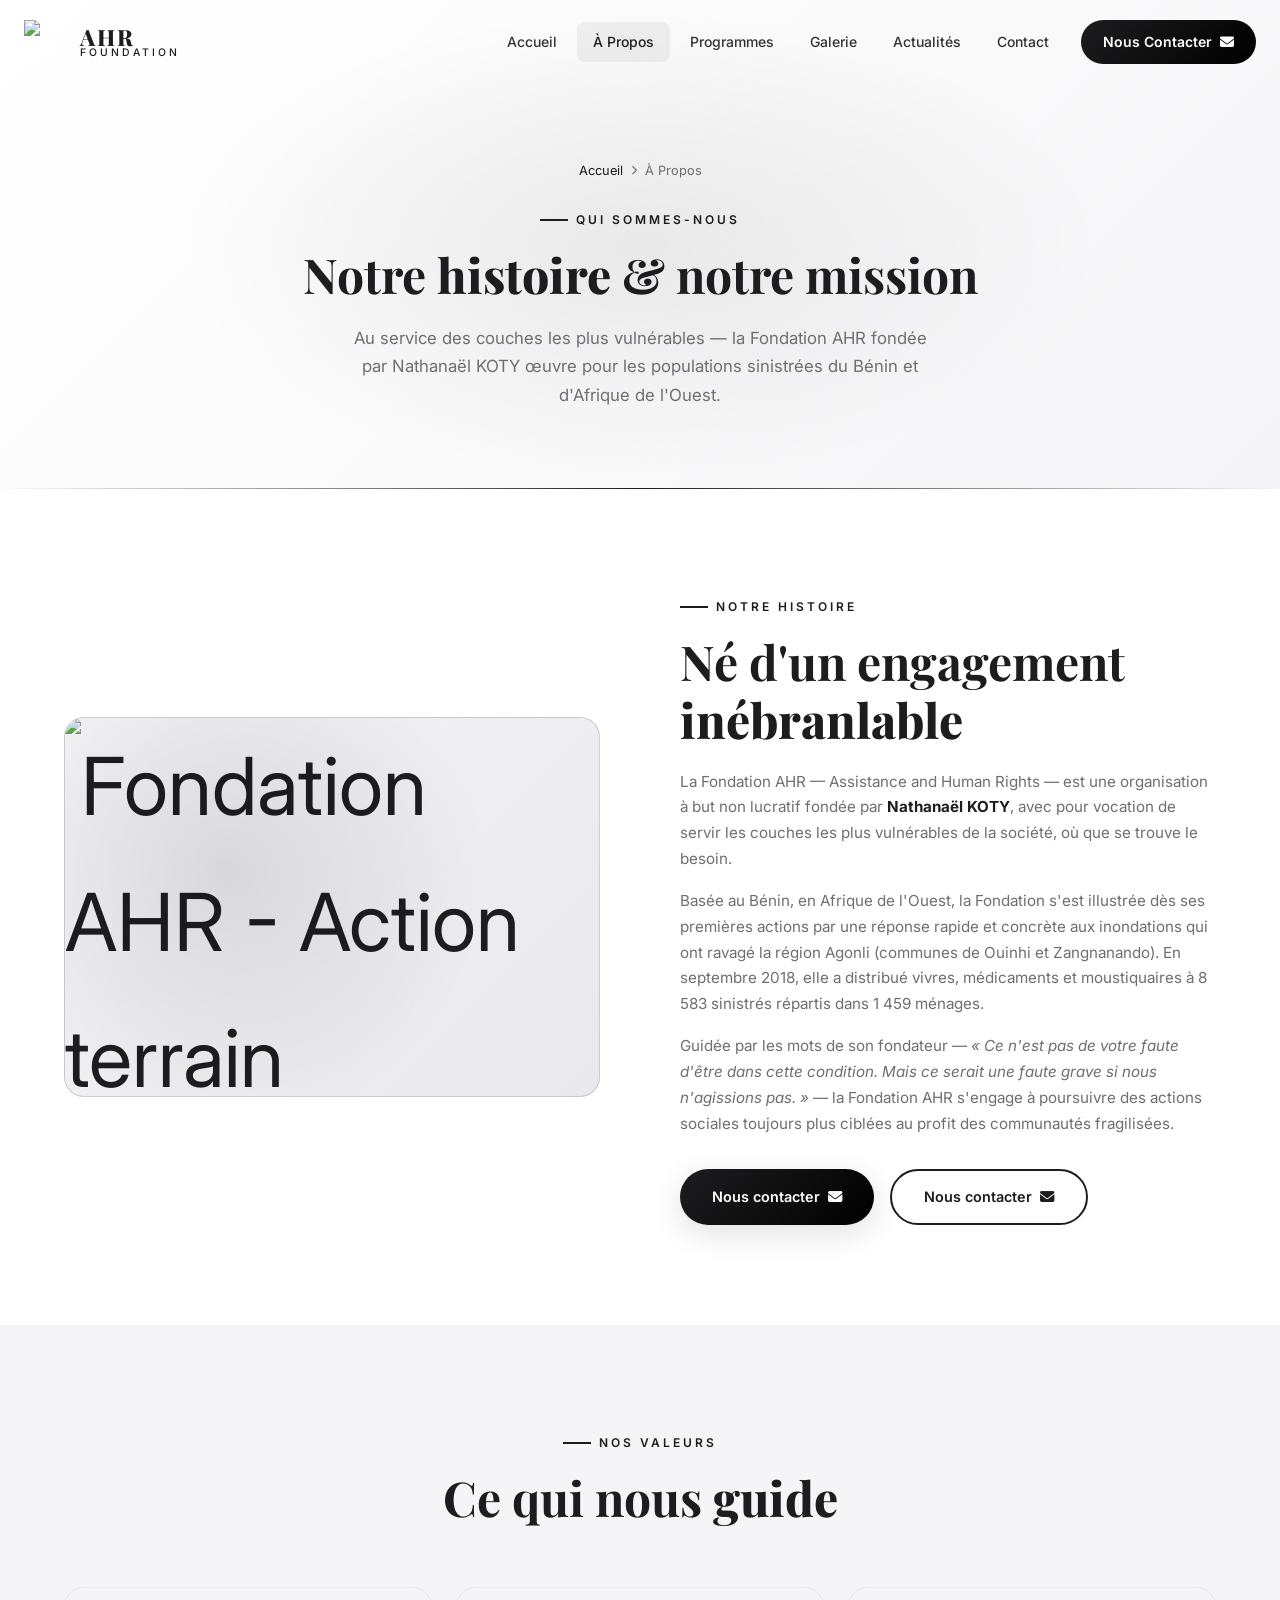
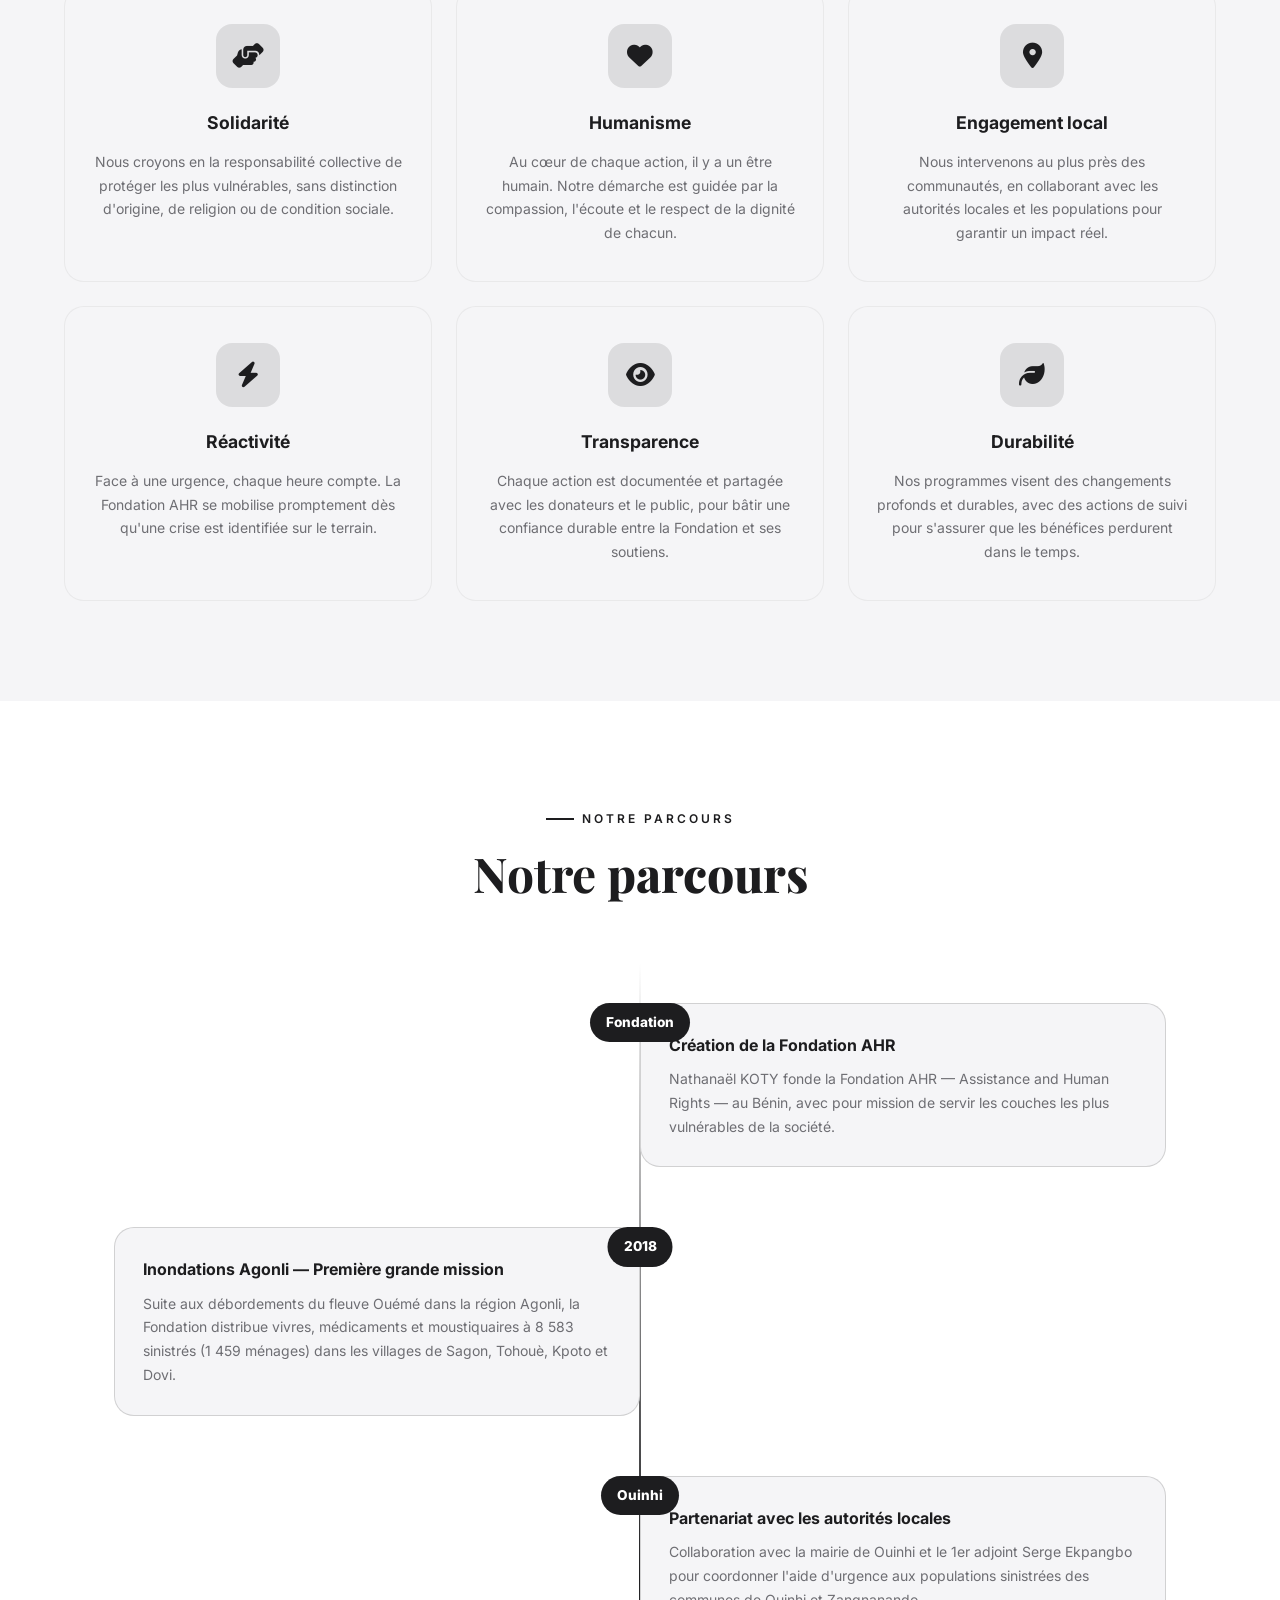
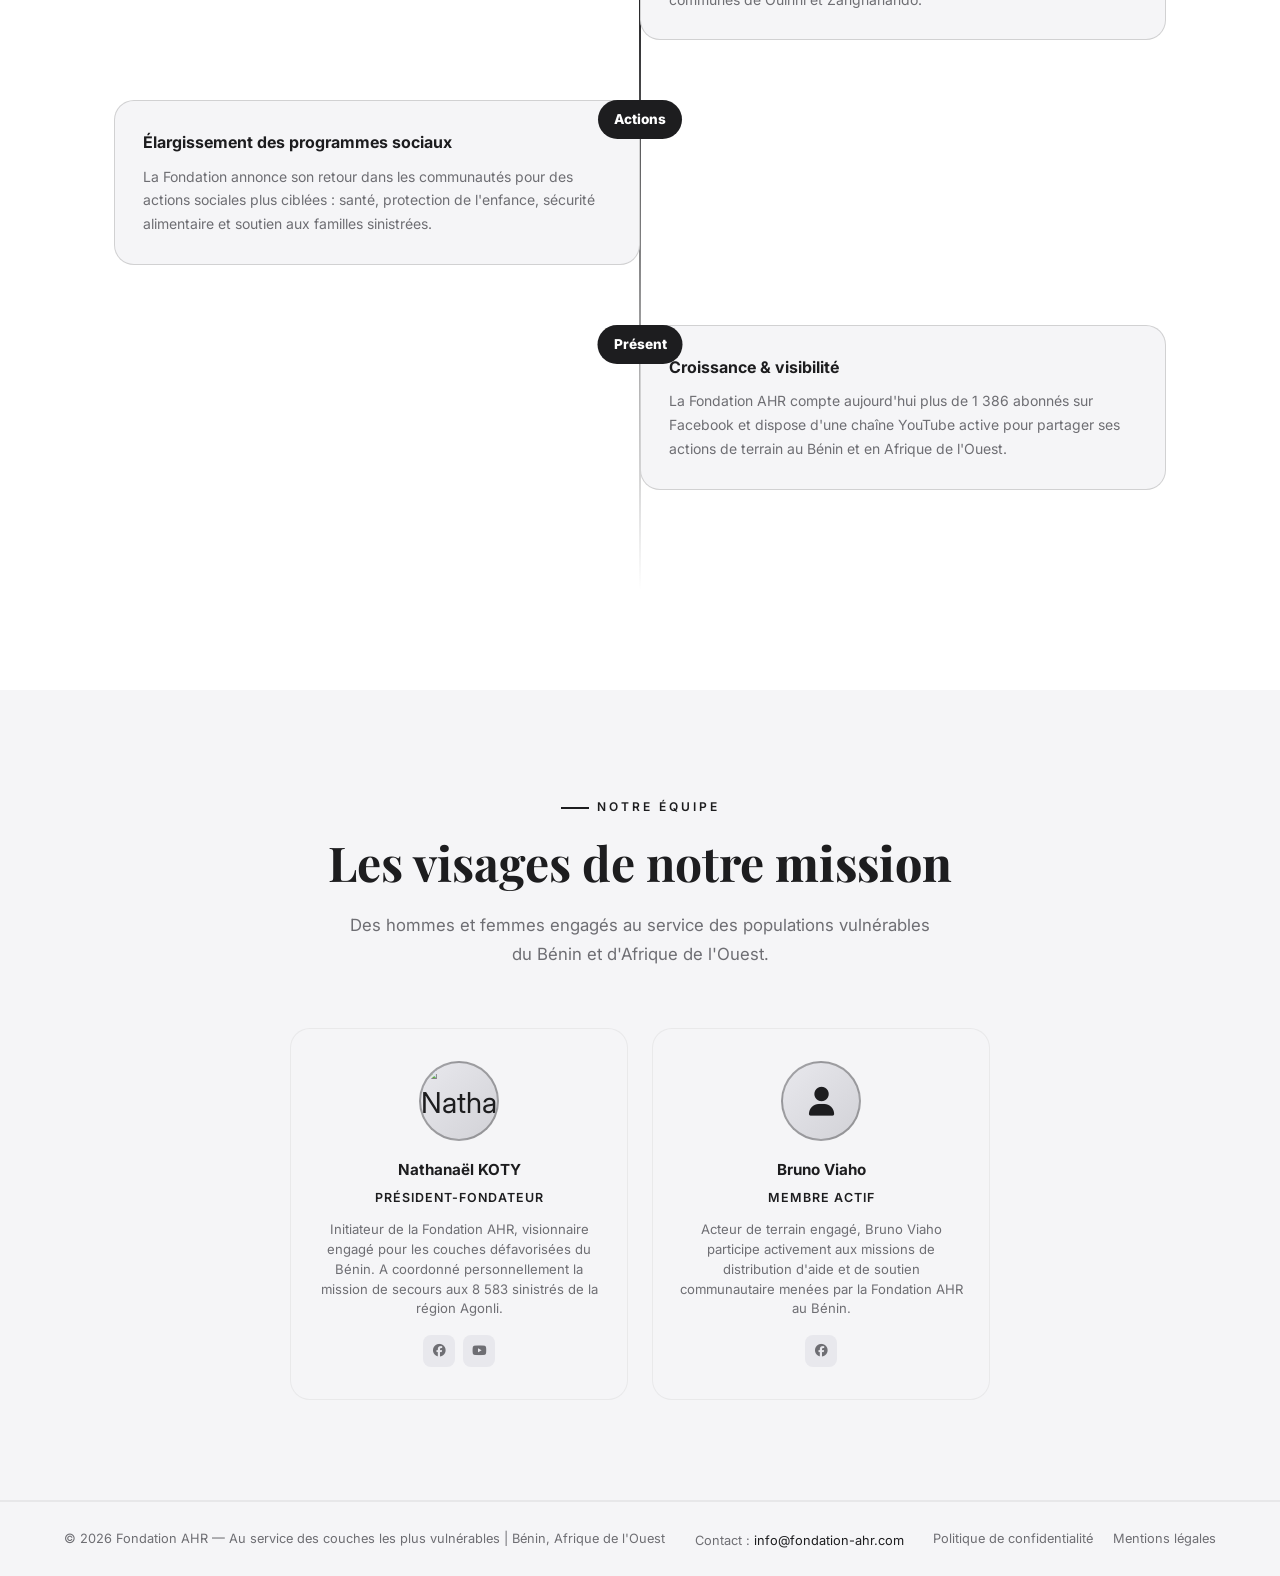
==== commit d0164781: "Add photo gallery page with lightbox and filters" ====
--- a/pages/about.html
+++ b/pages/about.html
@@ -145,6 +145,7 @@
         <li><a href="../index.html" class="nav-link">Accueil</a></li>
         <li><a href="about.html" class="nav-link active">À Propos</a></li>
         <li><a href="../index.html#programs" class="nav-link">Programmes</a></li>
+        <li><a href="gallery.html" class="nav-link">Galerie</a></li>
         <li><a href="blog.html" class="nav-link">Actualités</a></li>
         <li><a href="../index.html#contact" class="nav-link">Contact</a></li>
         <li><a href="../index.html#contact" class="nav-cta">Nous Contacter <i class="fas fa-envelope"></i></a></li>
--- a/css/style.css
+++ b/css/style.css
@@ -1519,6 +1519,17 @@
   .contact-item { gap: 12px; }
   .contact-icon { width: 40px; height: 40px; font-size: 1rem; flex-shrink: 0; }
 
+  /* --- MISSION BADGE --- */
+  .mission-badge-float {
+    right: 8px;
+    bottom: 12px;
+    padding: 8px 12px;
+    font-size: 0.72rem;
+    gap: 6px;
+    border-radius: 8px;
+  }
+  .mission-badge-float i { font-size: 0.8rem; }
+
   /* --- BLOG --- */
   .blog-full-grid { grid-template-columns: 1fr; gap: 40px; }
   .blog-sidebar { position: static; }
